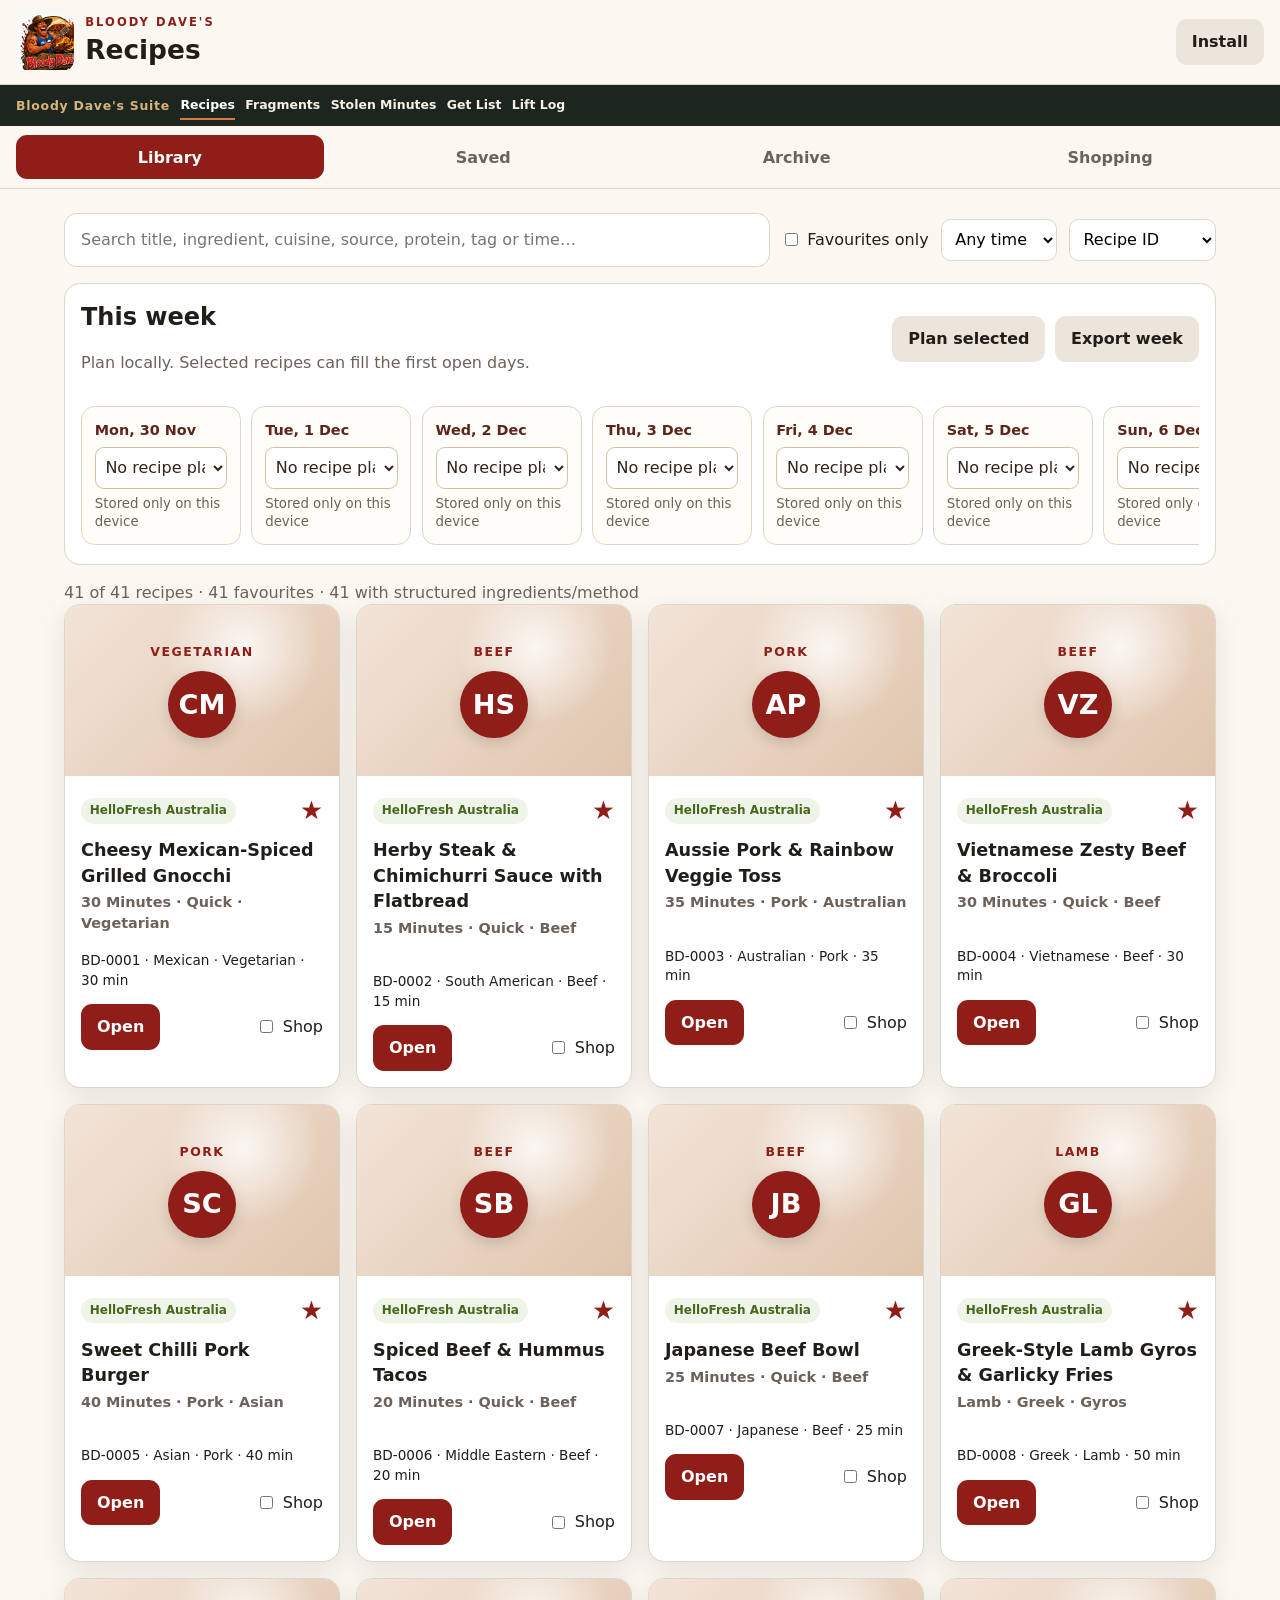
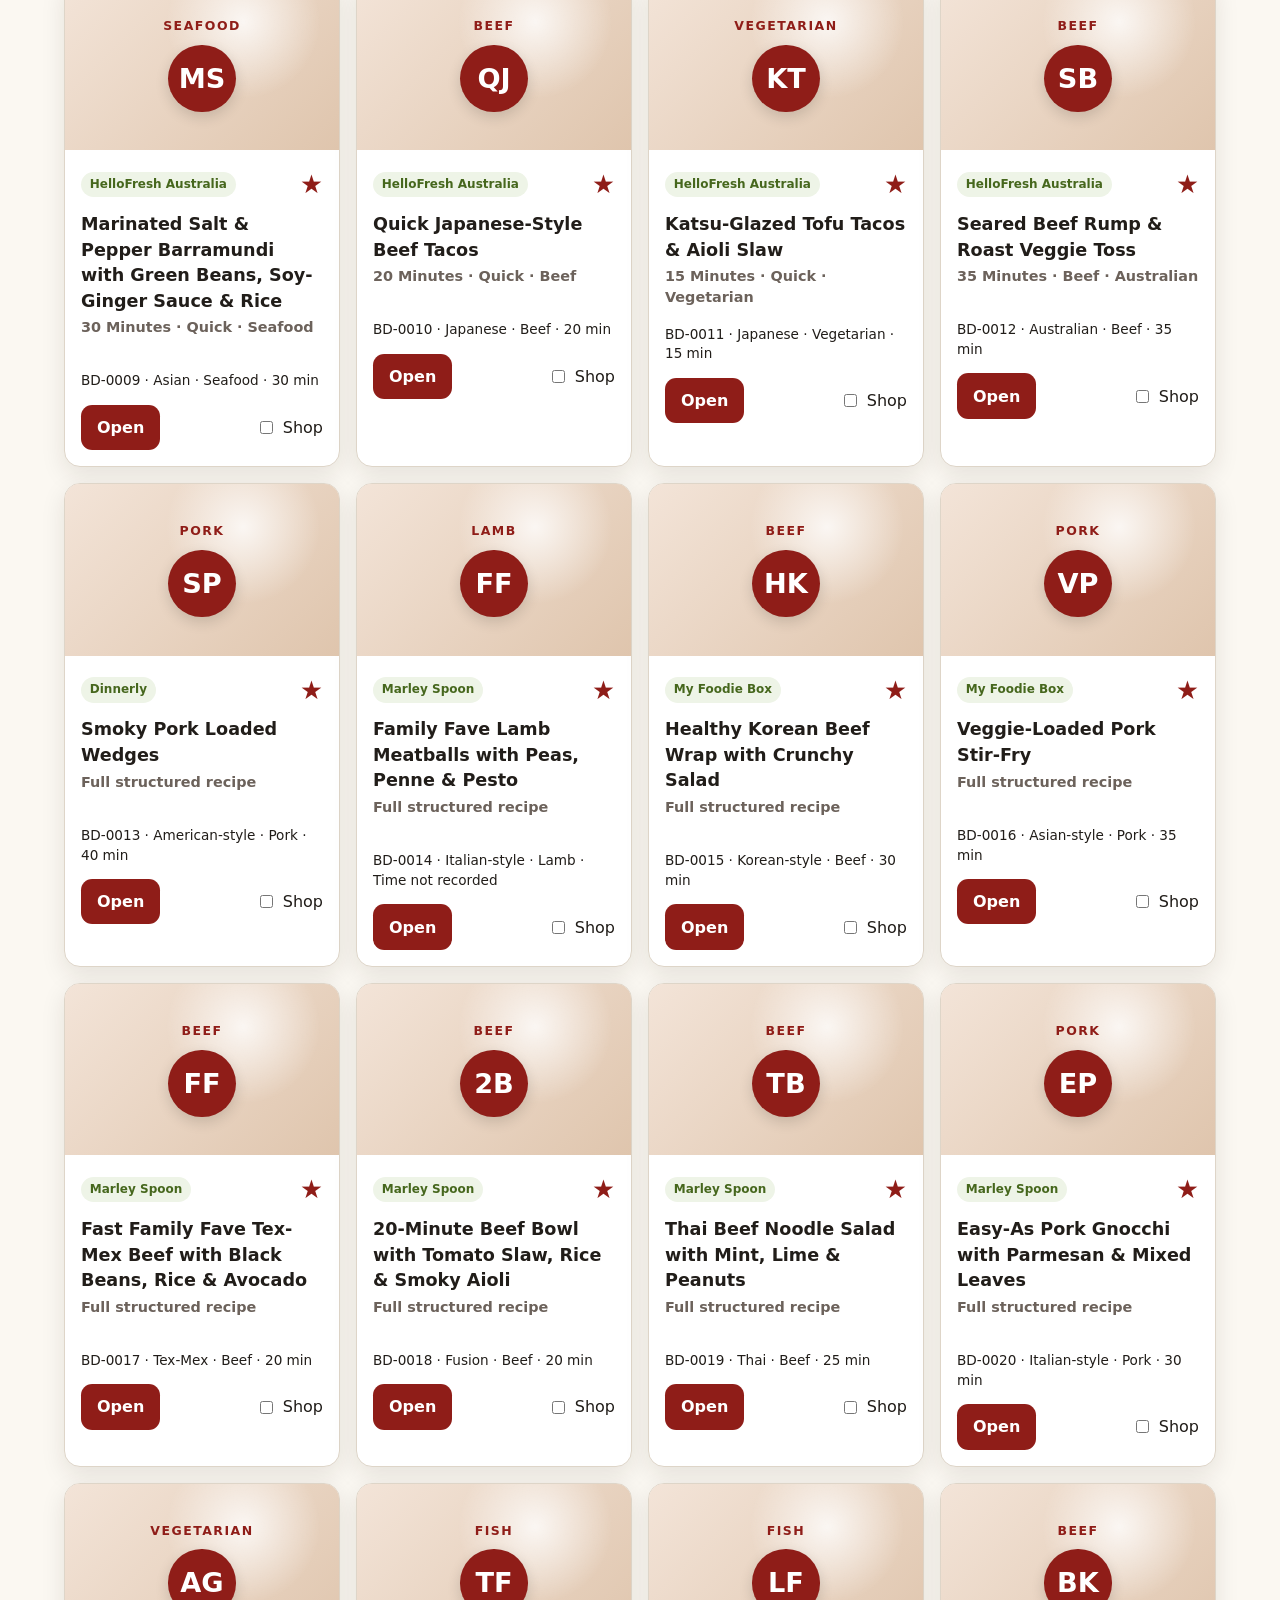
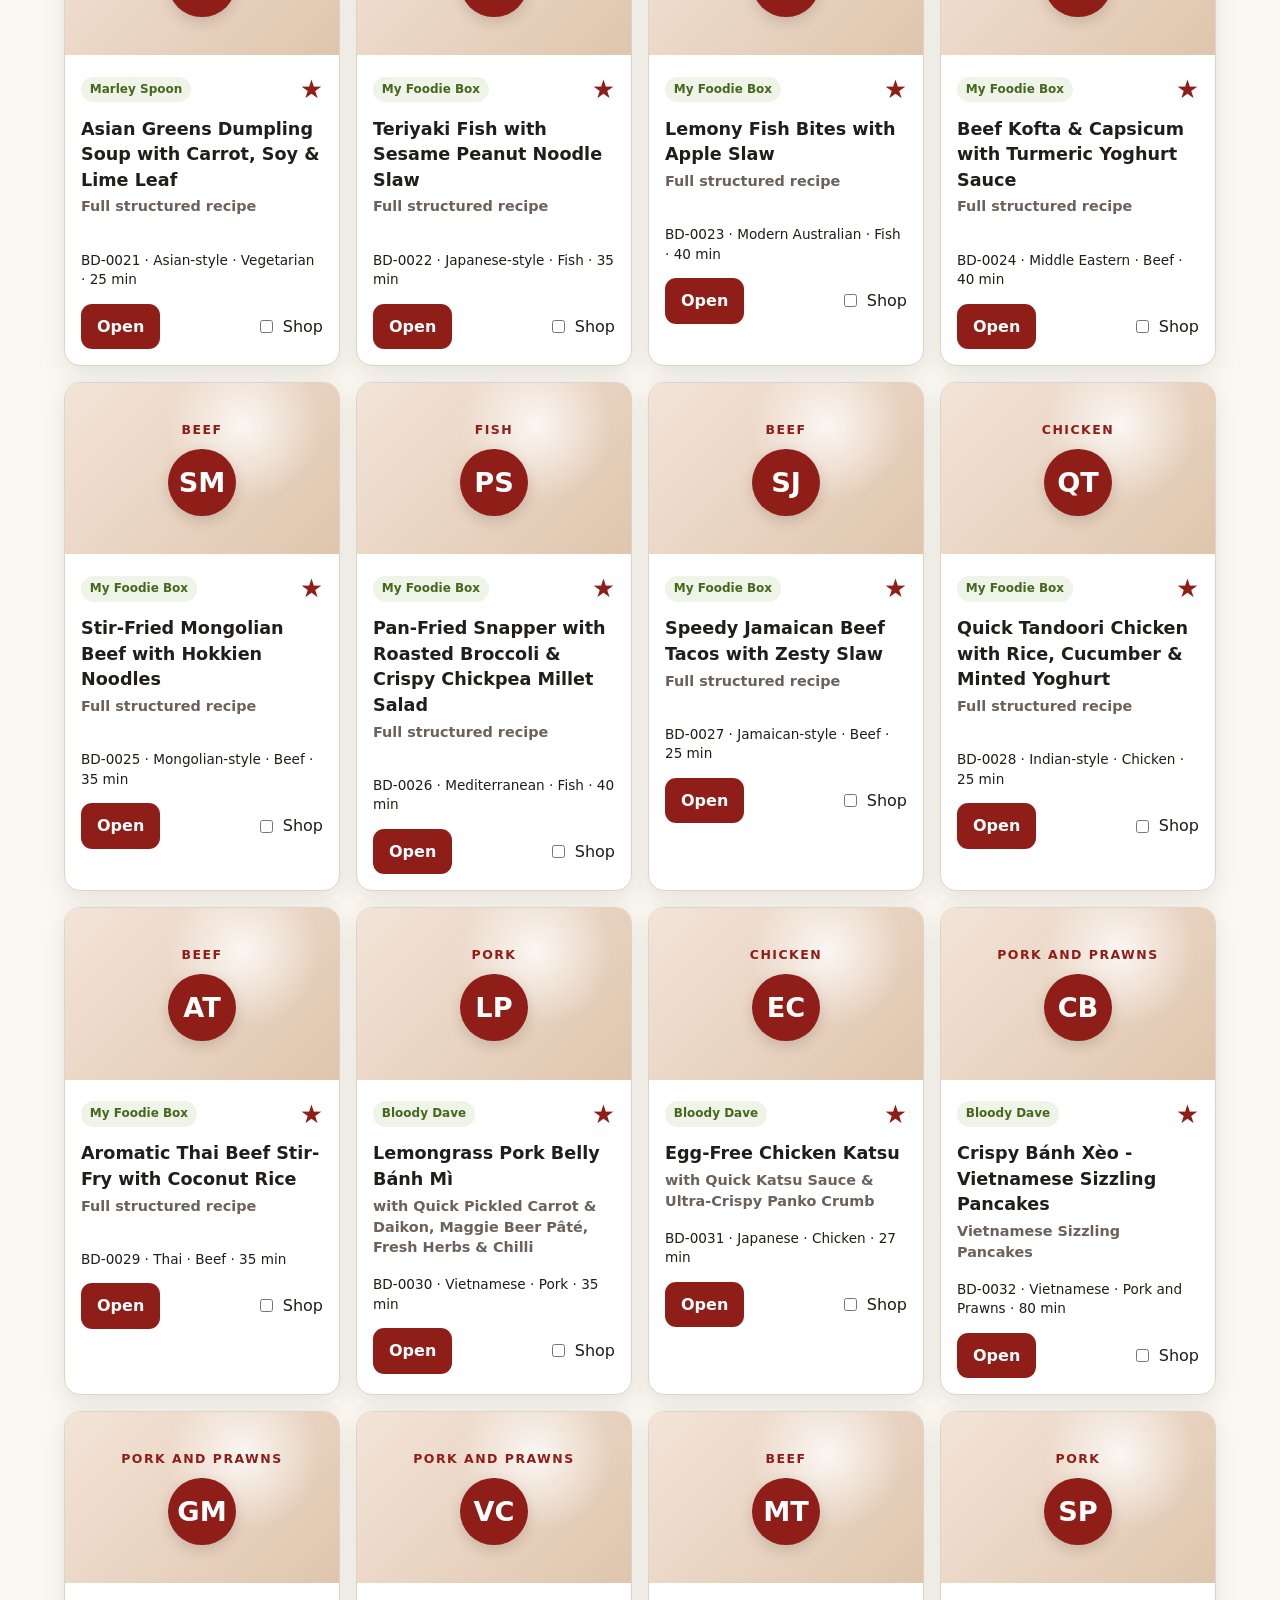
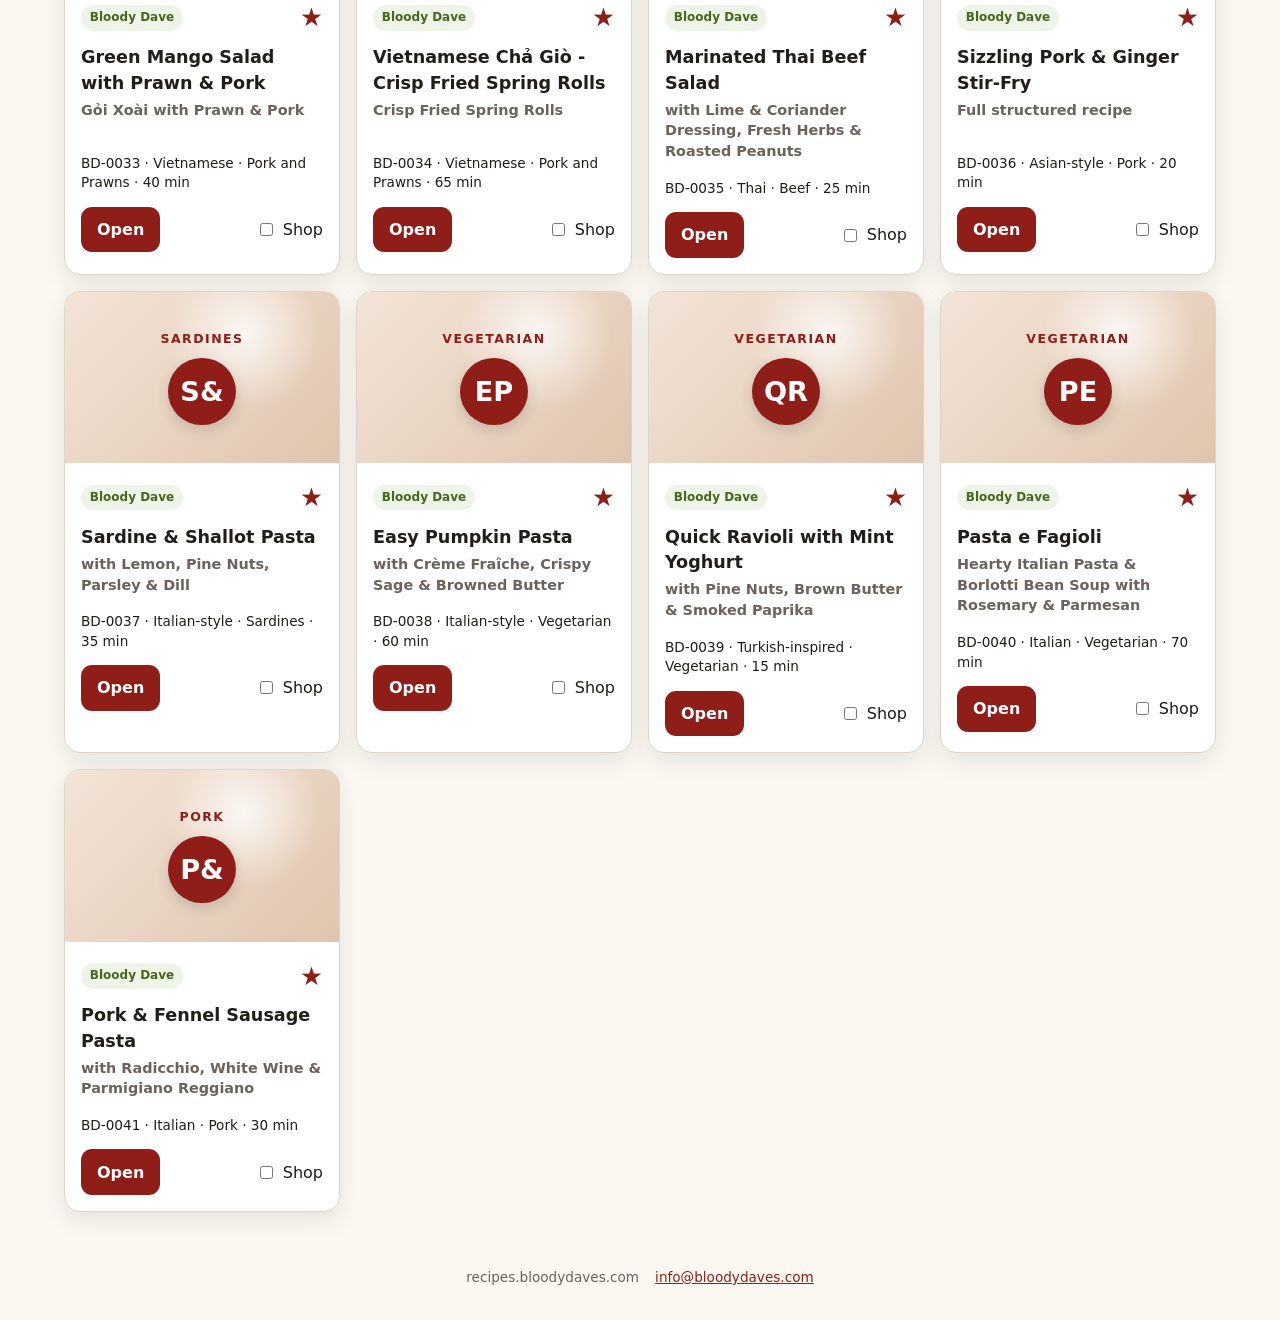
==== index.html @ c4f70be6 "Fix recipe hero images and the image rendering pipeline. Replace the BD-0012 cartoon recipe-card scr" ====
<!doctype html>
<html lang="en-AU">
<head>
  <meta charset="utf-8">
  <meta name="viewport" content="width=device-width,initial-scale=1,viewport-fit=cover">
  <meta name="theme-color" content="#8f1d18">
  <meta name="description" content="Bloody Dave's installable offline recipe library and combined shopping list">
  <meta name="apple-mobile-web-app-capable" content="yes">
  <meta name="apple-mobile-web-app-status-bar-style" content="default">
  <meta name="apple-mobile-web-app-title" content="Bloody Dave's">
  <link rel="manifest" href="manifest.webmanifest">
  <link rel="icon" href="assets/icons/icon-192.png" type="image/png">
  <link rel="apple-touch-icon" href="assets/icons/icon-192.png">
  <link rel="stylesheet" href="styles.css?v=recipes-10">
  <title>Bloody Dave's Recipes</title>
</head>
<body>
<header class="app-header">
  <button id="backBtn" class="icon-button hidden" aria-label="Back to recipes">←</button>
  <div class="brand-lockup">
    <img class="brand-logo" src="assets/bloody_dave_logo.png" alt="Bloody Dave's">
    <div class="brand-block">
      <p class="eyebrow">BLOODY DAVE'S</p>
      <h1>Recipes</h1>
    </div>
  </div>
  <button id="installBtn" class="secondary">Install</button>
</header>
<nav class="suite-directory" aria-label="Bloody Dave's Suite"><span>Bloody Dave's Suite</span><a class="current" href="#">Recipes</a><a href="https://fragments.hope-johnstone.com">Fragments</a><a href="https://timer.bloodydaves.com">Stolen Minutes</a><a href="https://list.bloodydaves.com">Get List</a><a href="https://lift.bloodydaves.com">Lift Log</a></nav>
  <nav id="mainTabs" class="tabs" aria-label="Main sections">
    <button data-view="library" class="active">Library</button>
    <button data-view="saved">Saved</button>
    <button data-view="archive" id="archiveTab">Archive</button>
    <button data-view="shopping">Shopping <span id="shoppingCount"></span></button>
  </nav>
<main>
  <section id="libraryView" class="view active">
    <div class="toolbar">
      <input id="librarySearch" type="search" placeholder="Search title, ingredient, cuisine, source, protein, tag or time…" autocomplete="off">
      <div class="toolbar-row">
        <label class="check-label"><input id="favouritesOnly" type="checkbox"> Favourites only</label>
        <select id="timeFilter" aria-label="Maximum total cooking time">
          <option value="">Any time</option>
          <option value="20">≤ 20 min</option>
          <option value="30">≤ 30 min</option>
          <option value="45">≤ 45 min</option>
          <option value="60">≤ 60 min</option>
          <option value="90">≤ 90 min</option>
        </select>
        <select id="sortOrder" aria-label="Sort recipes">
          <option value="id">Recipe ID</option>
          <option value="title">Title</option>
          <option value="time">Cooking time</option>
          <option value="source">Source</option>
        </select>
      </div>
    </div>
    <div id="dataWarning" class="warning hidden"></div>
    <section class="panel meal-plan" aria-labelledby="mealPlanTitle"><div class="panel-heading"><div><h2 id="mealPlanTitle">This week</h2><p class="subtle">Plan locally. Selected recipes can fill the first open days.</p></div><div class="button-row"><button id="addSelectedToWeek" class="secondary">Plan selected</button><button id="exportWeek" class="secondary">Export week</button></div></div><p id="weekPlanStatus" class="status" aria-live="polite"></p><div id="weekPlan" class="week-plan-grid"></div></section>
    <div id="libraryStatus" class="status" aria-live="polite"></div>
    <div id="libraryGrid" class="recipe-grid"></div>
  </section>

  <section id="archiveView" class="view">
    <div class="toolbar">
      <input id="archiveSearch" type="search" placeholder="Search optional offline archive…" autocomplete="off">
    </div>
    <div id="archiveStatus" class="status" aria-live="polite"></div>
    <div id="archiveActions" class="panel archive-actions hidden">
      <div><strong><span id="archiveSelectionCount">0</span> selected for promotion</strong><br><small>Promotions are stored on this device and exported for permanent addition to recipes.json.</small></div>
      <div class="button-row"><button id="promoteSelected">Promote selected</button><button id="clearArchiveSelection" class="secondary">Clear</button></div>
    </div>
    <div id="archiveGrid" class="recipe-grid"></div>
  </section>

  <section id="savedView" class="view">
    <section class="panel saved-recipes-panel" aria-labelledby="savedRecipeFormTitle">
      <div class="panel-heading"><div><h2 id="savedRecipeFormTitle">Keep a recipe link</h2><p class="subtle">Links, tags and notes you want close at hand. They stay on this device.</p></div></div>
      <form id="savedRecipeForm" class="saved-recipe-form"><input id="savedRecipeId" type="hidden"><label>Recipe name<input id="savedRecipeTitle" required maxlength="160" placeholder="What is it called?"></label><label>Source link<input id="savedRecipeUrl" type="url" maxlength="1000" placeholder="https://..."></label><label>Tags<input id="savedRecipeTags" maxlength="400" placeholder="For example: weeknight, pasta"></label><label class="saved-recipe-notes-field">Notes<textarea id="savedRecipeNotes" rows="4" maxlength="4000" placeholder="What caught your eye, or what would you change?"></textarea></label><div class="button-row"><button>Keep recipe</button><button id="cancelSavedRecipe" class="secondary" type="button">Clear</button></div></form>
    </section>
    <div class="toolbar saved-recipes-toolbar"><input id="savedRecipeSearch" type="search" placeholder="Search saved recipe links, tags or notes…" autocomplete="off"><div class="toolbar-row"><button id="exportSavedRecipes" class="secondary" type="button">Export saved recipes</button><label class="import-file secondary">Import Pocket Cookbook<input id="importSavedRecipes" type="file" accept="application/json,.json"></label></div></div>
    <p id="savedRecipeStatus" class="status" aria-live="polite"></p>
    <section id="savedRecipeGrid" class="recipe-grid" aria-label="Saved recipes"></section>
  </section>

  <section id="shoppingView" class="view">
    <div class="panel">
      <div class="panel-heading">
        <div><h2>Combined shopping list</h2><p class="subtle">Every item can be marked Have or Need. Pantry items default to Have but can be switched to Need.</p></div>
        <button id="clearSelection" class="secondary">Clear recipes</button>
      </div>
      <div id="selectedRecipes"></div>
      <div class="shopping-actions">
        <button id="printNeed">Print Need list</button>
        <button id="exportNeed" class="secondary">Export text</button>
        <button id="exportGetListTransfer" class="secondary">Send to Get List</button>
        <button id="resetStatuses" class="secondary">Reset Have/Need</button>
      </div>
    </div>
    <div class="shopping-columns">
      <section><h3>Need</h3><div id="needList"></div></section>
      <section><h3>Have</h3><div id="haveList"></div></section>
      <section><h3>Pantry</h3><div id="pantryList"></div></section>
    </div>
  </section>

  <section id="detailView" class="view detail-view">
    <article id="recipeDetail"></article>
  </section>
</main>
<footer class="app-footer"><span>recipes.bloodydaves.com</span><a href="mailto:info@bloodydaves.com">info@bloodydaves.com</a></footer>

<dialog id="installDialog">
  <form method="dialog">
    <div class="dialog-heading"><h2>Install Bloody Dave's Recipes</h2><button class="icon-button" value="close" aria-label="Close">×</button></div>
    <div id="installInstructions"></div>
    <button value="close">Done</button>
  </form>
</dialog>

<template id="recipeCardTemplate">
  <article class="recipe-card">
    <button class="card-open-area open" aria-label="Open recipe">
      <div class="card-image-wrap">
        <img class="card-image hidden" alt="" loading="lazy">
        <div class="card-placeholder"><span class="placeholder-protein"></span><strong class="placeholder-mark"></strong></div>
      </div>
    </button>
    <div class="card-body">
      <div class="card-topline"><span class="pill source"></span><button class="favourite" aria-label="Toggle favourite">☆</button></div>
      <button class="text-open open"><h2 class="title"></h2><p class="subtitle"></p></button>
      <p class="meta"></p>
      <div class="card-actions"><button class="open">Open</button><label class="check-label"><input type="checkbox" class="select-recipe"> Shop</label></div>
    </div>
  </article>
</template>
<script type="module" src="app.js?v=recipes-10"></script>
</body>
</html>
---- styles.css ----
:root{
  --hj-space-1:.35rem;--hj-space-2:.7rem;--hj-space-3:1.1rem;--hj-radius:.85rem;--hj-shadow:0 16px 38px rgba(39,51,29,.09);--hj-status-local:#6b5a2e;--hj-status-uploading:#3d5a7a;--hj-status-synced:#2f5a3a;--hj-status-retry:#7a3d2f;--hj-status-error:#9d321d;
  --red:#8f1d18;--red2:#b52a21;--green:#668f2f;--green-dark:#46671d;
  --ink:#211d19;--muted:#6c625b;--paper:#fbf8f2;--line:#ded5c8;--white:#fff;
  --warn:#fff4d6;--warn-line:#d49b13;--soft:#f2ece4;--shadow:0 8px 24px rgba(42,28,18,.10)
}
*{box-sizing:border-box}
html{scroll-behavior:smooth}
body{margin:0;font:16px/1.45 system-ui,-apple-system,BlinkMacSystemFont,"Segoe UI",sans-serif;color:var(--ink);background:var(--paper)}
button,input,select{font:inherit}
button{border:0;border-radius:.7rem;background:var(--red);color:#fff;padding:.7rem 1rem;font-weight:750;cursor:pointer}
button:hover{filter:brightness(.96)}
button:focus-visible,input:focus-visible,select:focus-visible{outline:3px solid rgba(143,29,24,.25);outline-offset:2px}
.secondary{background:#ece5dc;color:var(--ink)}
.icon-button{background:transparent;color:var(--ink);font-size:1.5rem;padding:.4rem .8rem;margin-right:.35rem}
.hidden{display:none!important}
.subtle,.status,small{color:var(--muted)}
.hj-status{display:inline-block;padding:.18rem .55rem;border-radius:99px;font-size:.78rem;font-weight:850}
.hj-status.local{background:#f3ebd2;color:var(--hj-status-local)}
.hj-status.synced{background:#eef4e7;color:var(--green-dark)}
.hj-status.retry{background:#fee2d6;color:var(--hj-status-retry)}
.hj-loading,.hj-offline{color:var(--muted);font-size:.9rem}
.hj-error{color:var(--red);font-weight:750}
.hj-confirm{font-weight:850}
.app-header{position:sticky;top:0;z-index:10;display:flex;align-items:center;justify-content:space-between;min-height:72px;padding:.8rem max(1rem,env(safe-area-inset-left));background:rgba(251,248,242,.96);border-bottom:1px solid var(--line);backdrop-filter:blur(10px)}
.brand-lockup{display:flex;align-items:center;gap:.7rem;flex:1;min-width:0}.brand-logo{width:58px;height:58px;object-fit:contain;flex:0 0 auto;border-radius:.7rem}.brand-block{min-width:0}
h1{margin:0;font-size:1.65rem}.eyebrow{margin:0;color:var(--red);font-size:.72rem;font-weight:900;letter-spacing:.18em}
.tabs{position:sticky;top:72px;z-index:9;display:grid;grid-template-columns:repeat(3,1fr);gap:.35rem;padding:.55rem 1rem;background:var(--paper);border-bottom:1px solid var(--line)}
.tabs button{background:transparent;color:var(--muted);padding:.65rem .3rem}.tabs button.active{background:var(--red);color:#fff}
.view{display:none;padding:1rem;max-width:1200px;margin:auto}.view.active{display:block}
.toolbar{display:grid;gap:.7rem;margin-bottom:1rem}.toolbar input[type=search]{width:100%;padding:.9rem 1rem;border:1px solid var(--line);border-radius:.8rem;background:#fff}
.toolbar-row{display:flex;gap:.75rem;justify-content:flex-end;align-items:center;flex-wrap:wrap}.toolbar-row select{padding:.6rem;border:1px solid var(--line);border-radius:.6rem;background:#fff}.check-label{display:inline-flex;align-items:center;gap:.4rem;white-space:nowrap}
.warning{padding:.8rem 1rem;margin:0 0 1rem;background:var(--warn);border-left:4px solid var(--warn-line);border-radius:.4rem}
.recipe-grid{display:grid;grid-template-columns:repeat(auto-fill,minmax(260px,1fr));gap:1rem}.recipe-card{overflow:hidden;border:1px solid var(--line);border-radius:1rem;background:#fff;box-shadow:var(--shadow)}
.card-open-area,.text-open{display:block;width:100%;padding:0;background:transparent;color:inherit;text-align:left;border-radius:0}.card-image-wrap{position:relative;aspect-ratio:16/10;background:linear-gradient(135deg,#f3e4d8,#e8d5c2);overflow:hidden}.card-image{display:block;width:100%;height:100%;object-fit:cover;object-position:var(--hero-focal,50% 50%)}.card-placeholder{position:absolute;inset:0;display:flex;flex-direction:column;align-items:center;justify-content:center;padding:1.1rem;text-align:center;background:radial-gradient(circle at 65% 25%,rgba(255,255,255,.8),transparent 35%),linear-gradient(135deg,#f3e4d8,#dfc5ad)}.placeholder-mark{display:grid;place-items:center;width:4.2rem;height:4.2rem;border-radius:50%;background:var(--red);color:#fff;font-size:1.7rem;box-shadow:0 5px 14px rgba(0,0,0,.14)}.placeholder-protein{margin-bottom:.6rem;color:var(--red);font-size:.78rem;font-weight:900;letter-spacing:.12em;text-transform:uppercase}
.card-body{padding:1rem}.card-topline{display:flex;justify-content:space-between;align-items:center;gap:.5rem}.pill{display:inline-block;max-width:80%;overflow:hidden;text-overflow:ellipsis;white-space:nowrap;padding:.25rem .55rem;border-radius:999px;background:#eef4e7;color:var(--green-dark);font-size:.75rem;font-weight:800}.favourite{background:transparent;color:var(--red);padding:0;font-size:1.6rem}.favourite.on{color:var(--red)}.title{font-size:1.1rem;margin:.55rem 0 .2rem}.subtitle{color:var(--muted);font-size:.9rem;min-height:2.6em;margin:.2rem 0}.meta{font-size:.85rem}.card-actions{display:flex;justify-content:space-between;align-items:center;margin-top:.8rem}
.panel{background:#fff;border:1px solid var(--line);border-radius:1rem;padding:1rem}.panel-heading{display:flex;justify-content:space-between;gap:1rem;align-items:flex-start}.panel-heading h2{margin:0}.shopping-actions,.button-row{display:flex;gap:.6rem;flex-wrap:wrap;margin-top:1rem}.shopping-columns{display:grid;gap:1rem;margin-top:1rem}.shopping-columns section{background:#fff;border:1px solid var(--line);border-radius:1rem;padding:1rem}.shopping-item{display:grid;grid-template-columns:1fr auto;gap:.65rem;align-items:start;padding:.65rem 0;border-bottom:1px solid #eee}.shopping-item:last-child{border-bottom:0}.shopping-item-main b{display:block}.status-toggle{display:inline-flex;border:1px solid var(--line);border-radius:.55rem;overflow:hidden}.status-toggle button{min-width:3.8rem;padding:.4rem .55rem;border-radius:0;background:#f4efe9;color:var(--muted);font-size:.78rem}.status-toggle button.active.need{background:var(--red);color:#fff}.status-toggle button.active.have{background:var(--green);color:#fff}.pantry-tag{display:inline-block;margin-left:.35rem;padding:.08rem .35rem;border-radius:999px;background:#f7e6b7;color:#6b4d00;font-size:.7rem;font-weight:800}.selected-chip{display:inline-flex;gap:.35rem;margin:.25rem;padding:.35rem .6rem;border-radius:999px;background:var(--soft)}
.archive-actions{display:flex;justify-content:space-between;align-items:center;gap:1rem;margin-bottom:1rem}.archive-actions .button-row{margin-top:0}
.detail-view{padding-top:0}.detail-view article{overflow:hidden;background:#fff;border:1px solid var(--line);border-radius:1rem;box-shadow:var(--shadow)}.detail-hero{display:block;width:100%;max-height:470px;aspect-ratio:16/10;object-fit:cover;object-position:var(--hero-focal,50% 50%);background:#eee}.detail-hero-placeholder{display:flex;align-items:center;justify-content:center;min-height:240px;padding:2rem;background:radial-gradient(circle at 65% 25%,rgba(255,255,255,.8),transparent 35%),linear-gradient(135deg,#f3e4d8,#dfc5ad);text-align:center}.detail-hero-placeholder span{display:block;color:var(--red);font-weight:900;letter-spacing:.12em;text-transform:uppercase}.detail-hero-placeholder strong{display:block;margin-top:.5rem;font-size:clamp(1.5rem,5vw,3rem)}.detail-body{padding:1.2rem}.detail-title-row{display:flex;gap:1rem;align-items:flex-start;justify-content:space-between}.detail-title-row h2{font-size:clamp(1.6rem,4vw,2.5rem);margin:.5rem 0 .25rem}.detail-favourite{white-space:nowrap;background:var(--soft);color:var(--red)}.detail-meta{display:flex;gap:.6rem;flex-wrap:wrap;margin:1rem 0}.detail-meta>*{padding:.4rem .6rem;background:#f7f3ed;border-radius:.45rem}.tag-row{display:flex;gap:.4rem;flex-wrap:wrap;margin:.7rem 0}.tag{padding:.2rem .45rem;border-radius:999px;background:#f3eee7;color:var(--muted);font-size:.75rem}.detail-grid{display:grid;gap:1.5rem}.ingredient-columns{display:grid;gap:1rem}.ingredients{padding-left:1.25rem}.ingredients li{margin-bottom:.45rem}.ingredients li span{font-weight:700}.method li{margin-bottom:.9rem}.archive-note,.data-note{padding:.8rem;background:#fff6df;border-left:4px solid #e2a536;margin:1rem 0}.markdown-reference{border-top:1px solid var(--line);margin-top:1.5rem;padding-top:1rem}.markdown-reference code{background:#f1ece5;padding:.1rem .3rem;border-radius:.25rem}.markdown-reference h2,.markdown-reference h3,.markdown-reference h4,.markdown-reference h5{margin-top:1.25rem}.markdown-reference p{overflow-wrap:anywhere}.source-image-reference{padding:.65rem .8rem;background:#f7f3ed;border-left:3px solid var(--line)}.empty{color:var(--muted);font-style:italic}a{color:var(--red)}
.app-footer{display:flex;justify-content:center;gap:1rem;flex-wrap:wrap;padding:2rem 1rem calc(2rem + env(safe-area-inset-bottom));color:var(--muted);font-size:.85rem}.app-footer a{color:var(--red)}
dialog{width:min(560px,calc(100% - 2rem));border:0;border-radius:1rem;box-shadow:0 24px 80px rgba(0,0,0,.28);padding:0}dialog::backdrop{background:rgba(25,18,13,.55)}dialog form{padding:1.25rem}.dialog-heading{display:flex;justify-content:space-between;align-items:start}.dialog-heading h2{margin-top:0}
@media(min-width:760px){.shopping-columns{grid-template-columns:repeat(3,1fr)}.view{padding:1.5rem}.toolbar{grid-template-columns:1fr auto;align-items:center}.detail-grid{grid-template-columns:minmax(260px,.8fr) minmax(380px,1.2fr)}.ingredient-columns{grid-template-columns:1fr 1fr}}
@media(max-width:650px){.app-header{min-height:68px;padding-top:.45rem;padding-bottom:.45rem}.brand-lockup{gap:.5rem}.brand-logo{width:50px;height:50px}.brand-block h1{font-size:1.35rem}.brand-block .eyebrow{font-size:.62rem;letter-spacing:.14em}.tabs{top:68px}.panel-heading,.detail-title-row,.archive-actions{align-items:stretch;flex-direction:column}.detail-favourite{align-self:flex-start}.shopping-actions{flex-direction:column}.subtitle{min-height:0}.toolbar-row{justify-content:stretch}.toolbar-row select{flex:1;min-width:130px}.archive-actions .button-row{margin-top:.5rem}.shopping-item{grid-template-columns:1fr}.status-toggle{justify-self:start}.detail-hero{max-height:280px}}
@media print{
  .app-header,.tabs,.toolbar,.shopping-actions,#selectedRecipes,#dataWarning,.app-footer,.shopping-columns section:nth-child(2),.shopping-columns section:nth-child(3){display:none!important}
  body{background:#fff}.view{display:none!important}#shoppingView{display:block!important}.shopping-columns{display:block}.shopping-columns section{border:0;padding:0}.panel{border:0;padding:0}.panel-heading button,.panel-heading p{display:none}.shopping-item{display:block;font-size:12pt}.status-toggle,.shopping-item small{display:none}.pantry-tag{border:1px solid #999;background:#fff;color:#000}
}

/* Build 5: printable recipe cards */
.recipe-card-pdf-actions{display:flex;align-items:center;gap:.75rem;flex-wrap:wrap;margin:1rem 0 1.25rem}
.button-link{display:inline-block;border-radius:.7rem;background:var(--red);color:#fff!important;padding:.7rem 1rem;font-weight:750;text-decoration:none}
.button-link:hover{filter:brightness(.96)}

/* Build 6: canonical Bloody Dave branding */

/* Bloody Dave's public suite directory */
.suite-directory{position:sticky;top:72px;z-index:9;display:flex;gap:.65rem;align-items:center;overflow-x:auto;padding:.48rem 1rem;background:#1d251f;color:#f6f1e6;font-size:.78rem;white-space:nowrap;scrollbar-width:none}.suite-directory::-webkit-scrollbar{display:none}.suite-directory span{color:#d8b47a;font-weight:900;letter-spacing:.06em}.suite-directory a{color:#f6f1e6;text-decoration:none;font-weight:750;padding:.2rem 0;border-bottom:2px solid transparent}.suite-directory a:hover,.suite-directory a.current{border-color:#d87b36;color:#fff}.tabs{top:112px}@media(max-width:650px){.suite-directory{top:68px}.tabs{top:108px}}

/* Local weekly planning */
.meal-plan{margin:0 0 1rem}.week-plan-grid{display:grid;grid-template-columns:repeat(7,minmax(10rem,1fr));gap:.65rem;overflow-x:auto;padding-bottom:.2rem}.week-day{display:grid;gap:.4rem;min-width:10rem;padding:.8rem;border:1px solid var(--line);border-radius:.85rem;background:#fffdf7}.week-day strong{font-size:.9rem;color:#5d251d}.week-day select{width:100%;min-height:2.6rem;padding:.35rem;border:1px solid #cfbfa6;border-radius:.55rem;color:#32231b;background:#fff}.week-day small{line-height:1.35;min-height:2.5em}.detail-actions{display:flex;flex-wrap:wrap;gap:.5rem;justify-content:flex-end}@media(max-width:720px){.week-plan-grid{grid-template-columns:repeat(7,13rem)}.detail-actions{justify-content:flex-start}}

/* Saved recipes folded in from Pocket Cookbook */
.tabs{grid-template-columns:repeat(4,1fr)}
.saved-recipe-form{display:grid;gap:.75rem;margin-top:1rem}.saved-recipe-form label{display:grid;gap:.35rem;font-weight:700}.saved-recipe-form input,.saved-recipe-form textarea{width:100%;padding:.75rem;border:1px solid var(--line);border-radius:.7rem;background:#fff;color:var(--ink);font:inherit}.saved-recipe-form textarea{resize:vertical}.saved-recipe-notes-field{grid-column:1/-1}.saved-recipes-toolbar{margin-top:1rem}.import-file{position:relative;display:inline-flex;align-items:center;border:0;border-radius:.7rem;padding:.7rem 1rem;font-weight:750;cursor:pointer}.import-file input{position:absolute;inset:0;opacity:0;cursor:pointer}.saved-recipe-source{display:inline-block;margin:.2rem 0 .7rem;font-weight:750}.saved-recipe-notes{white-space:pre-wrap;overflow-wrap:anywhere;margin:.8rem 0}.saved-recipe-card .card-actions{justify-content:flex-start;gap:.6rem}.saved-recipe-card small{display:block;margin-top:.8rem}@media(min-width:760px){.saved-recipe-form{grid-template-columns:1fr 1fr}.saved-recipe-form .button-row{grid-column:1/-1}}
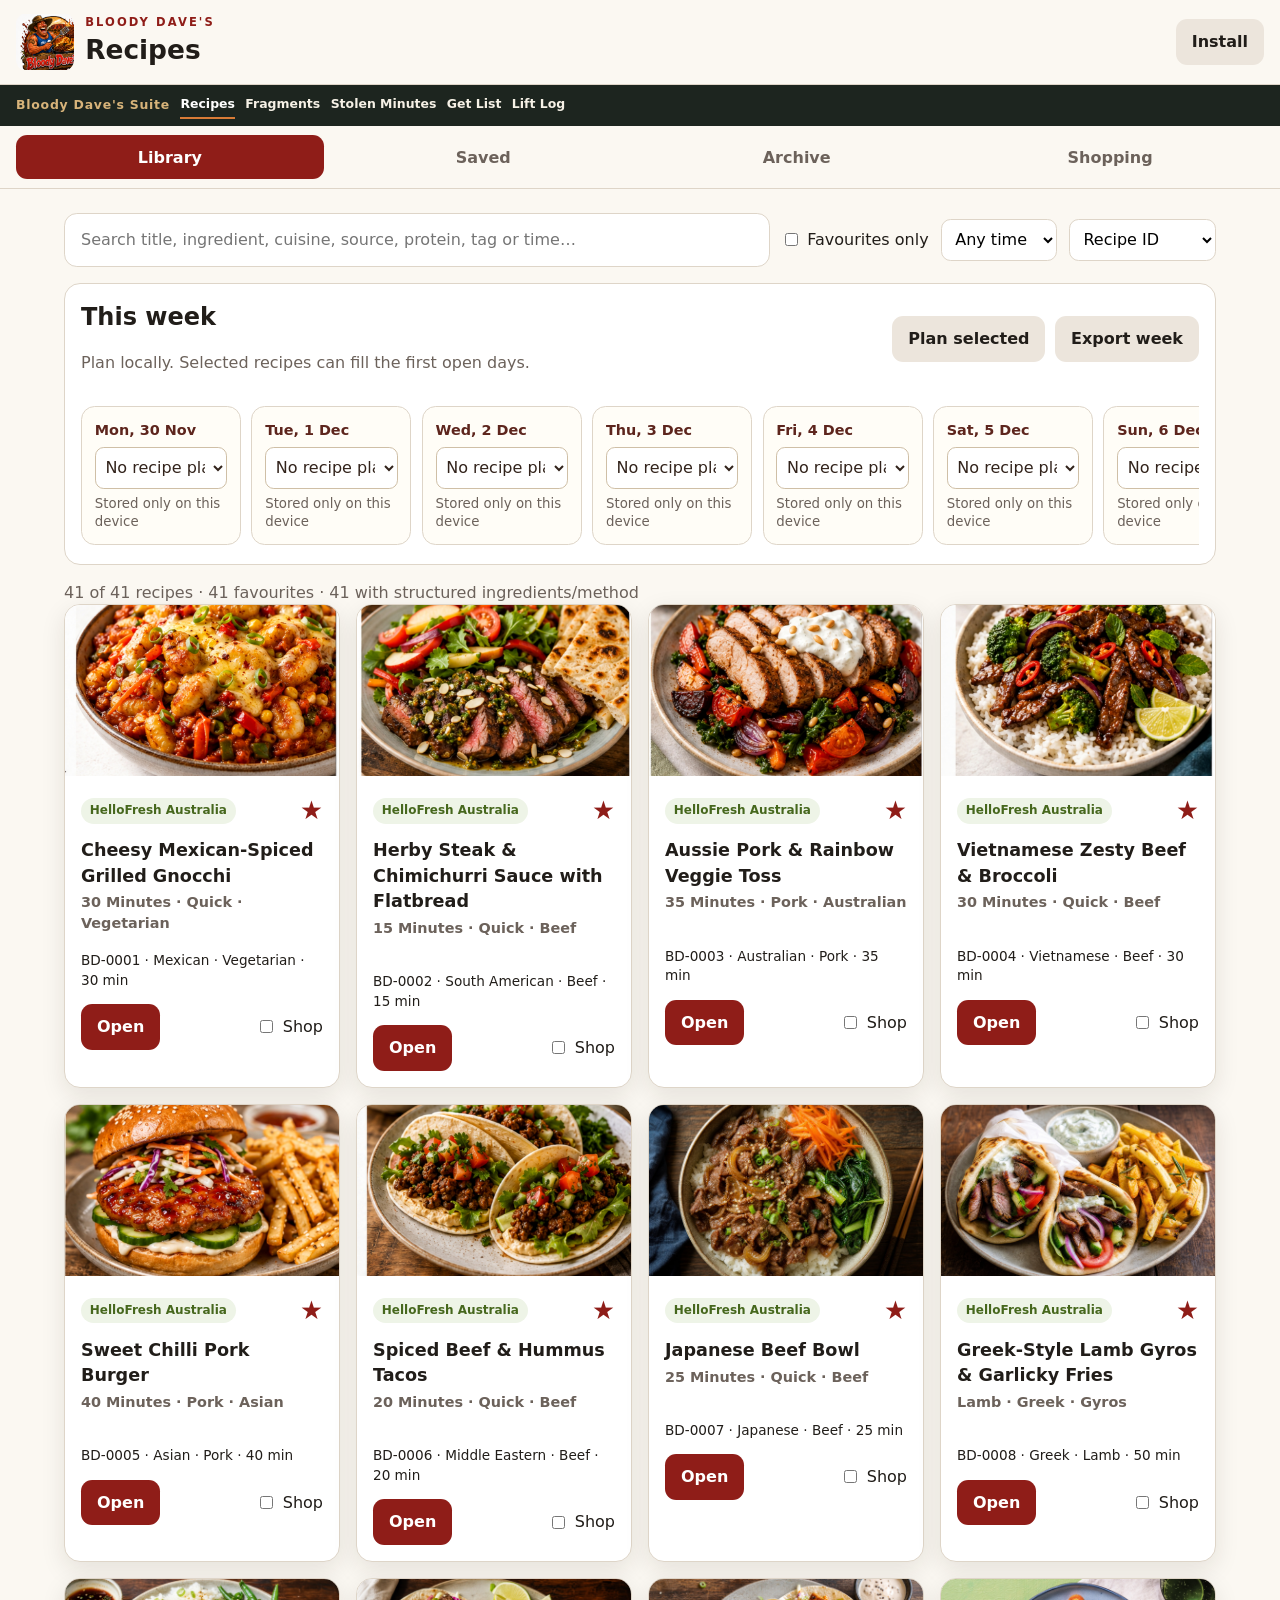
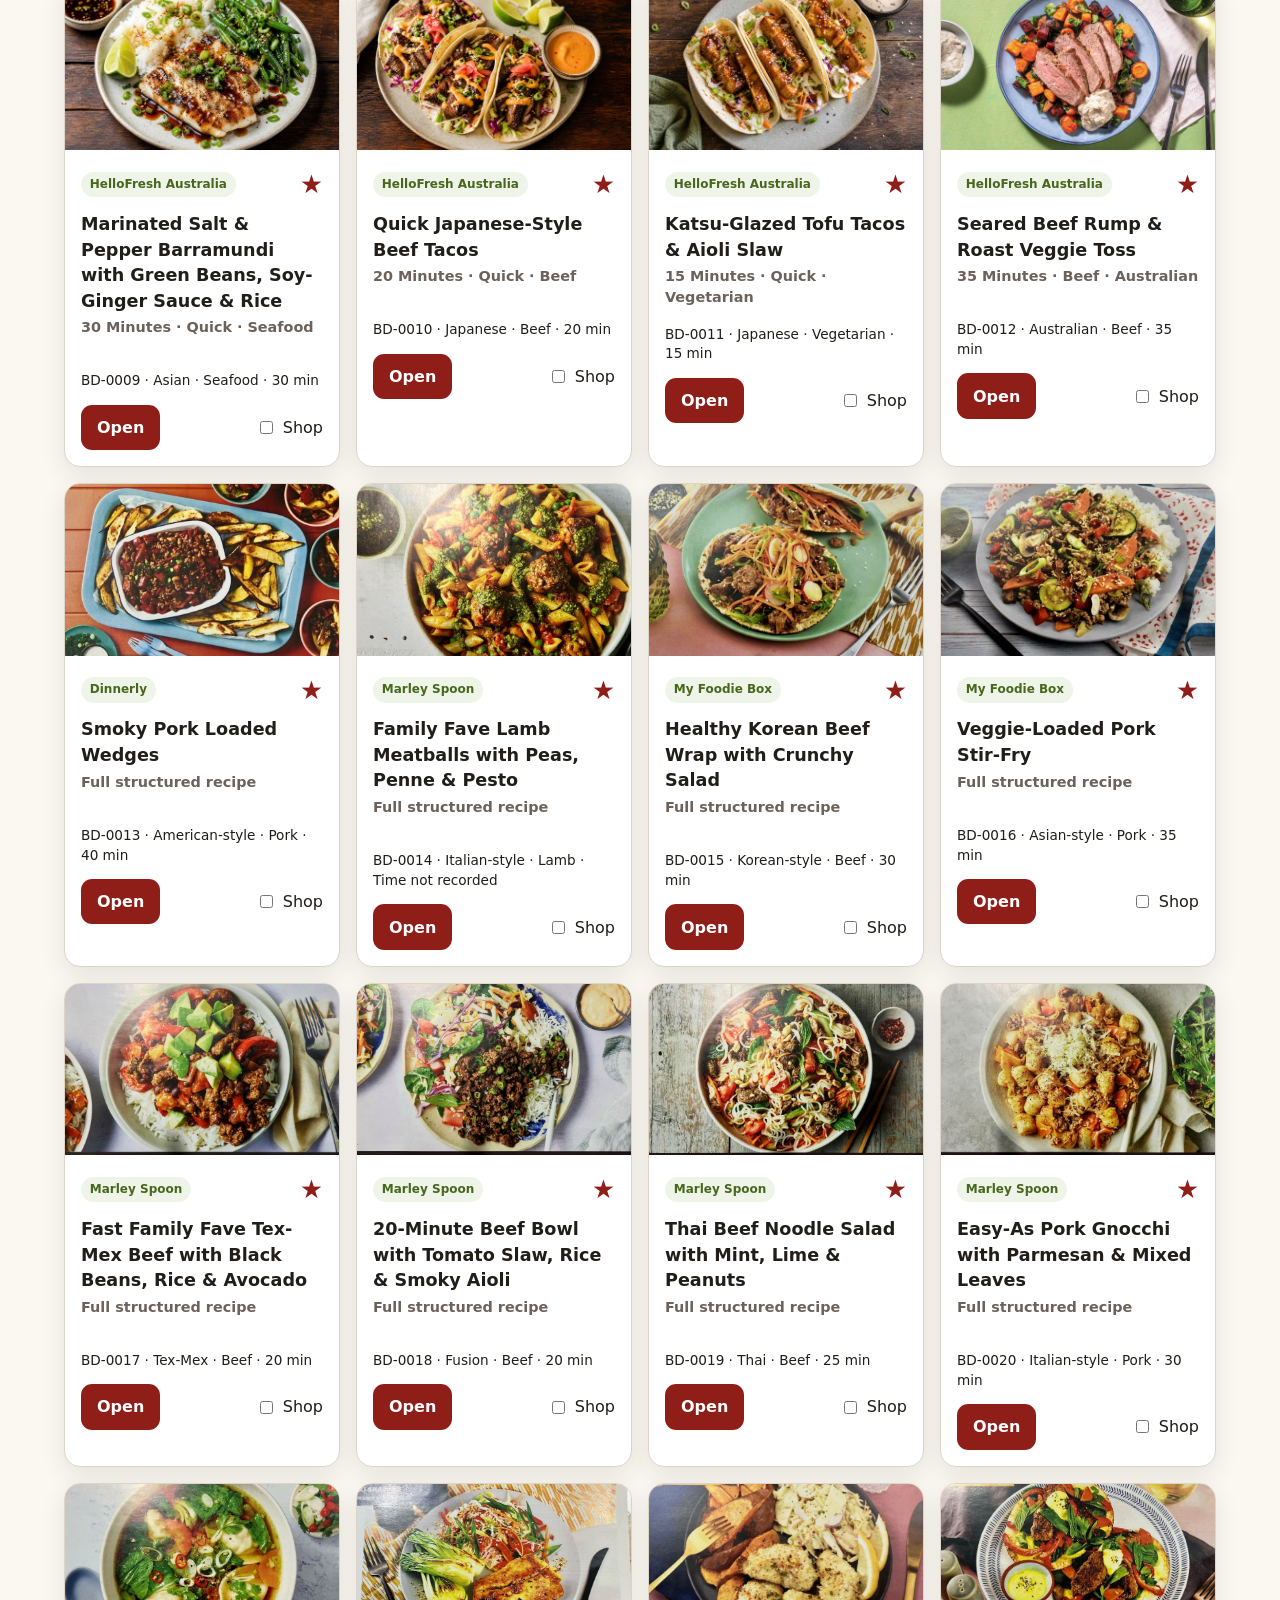
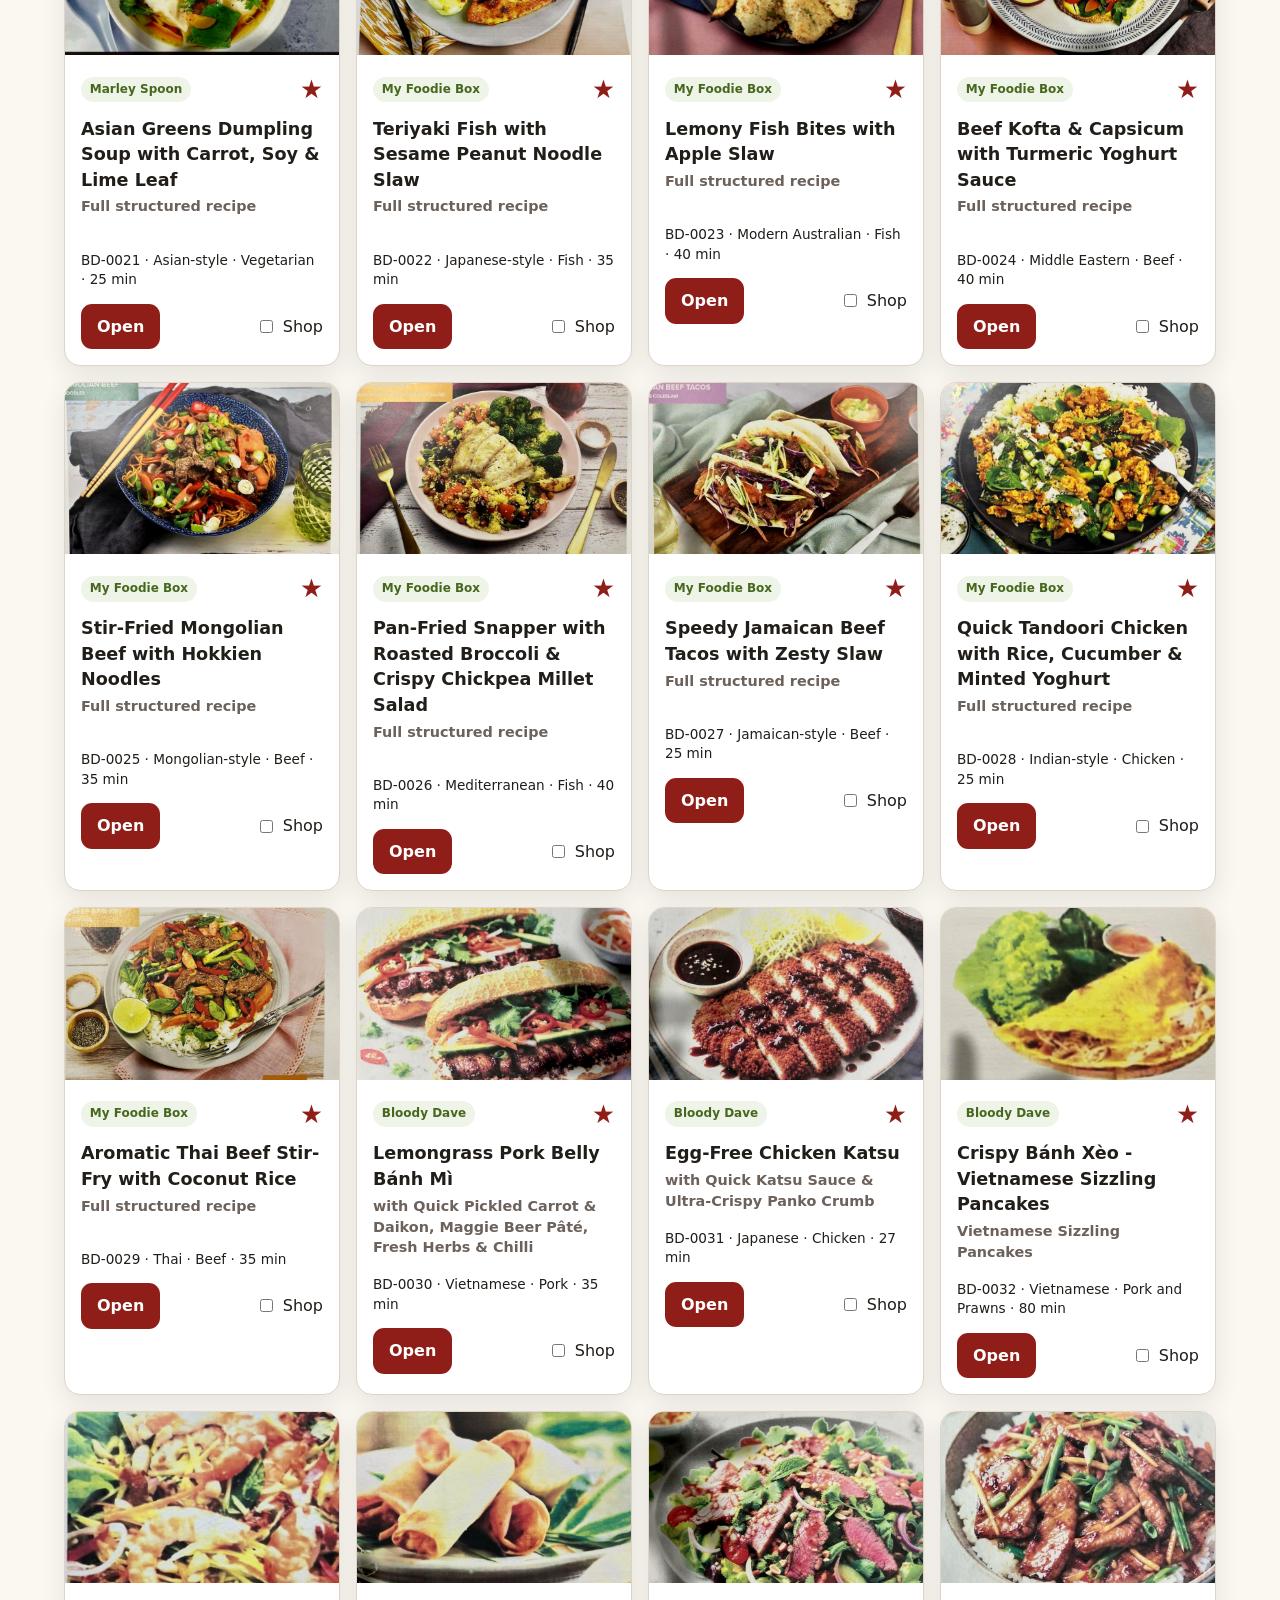
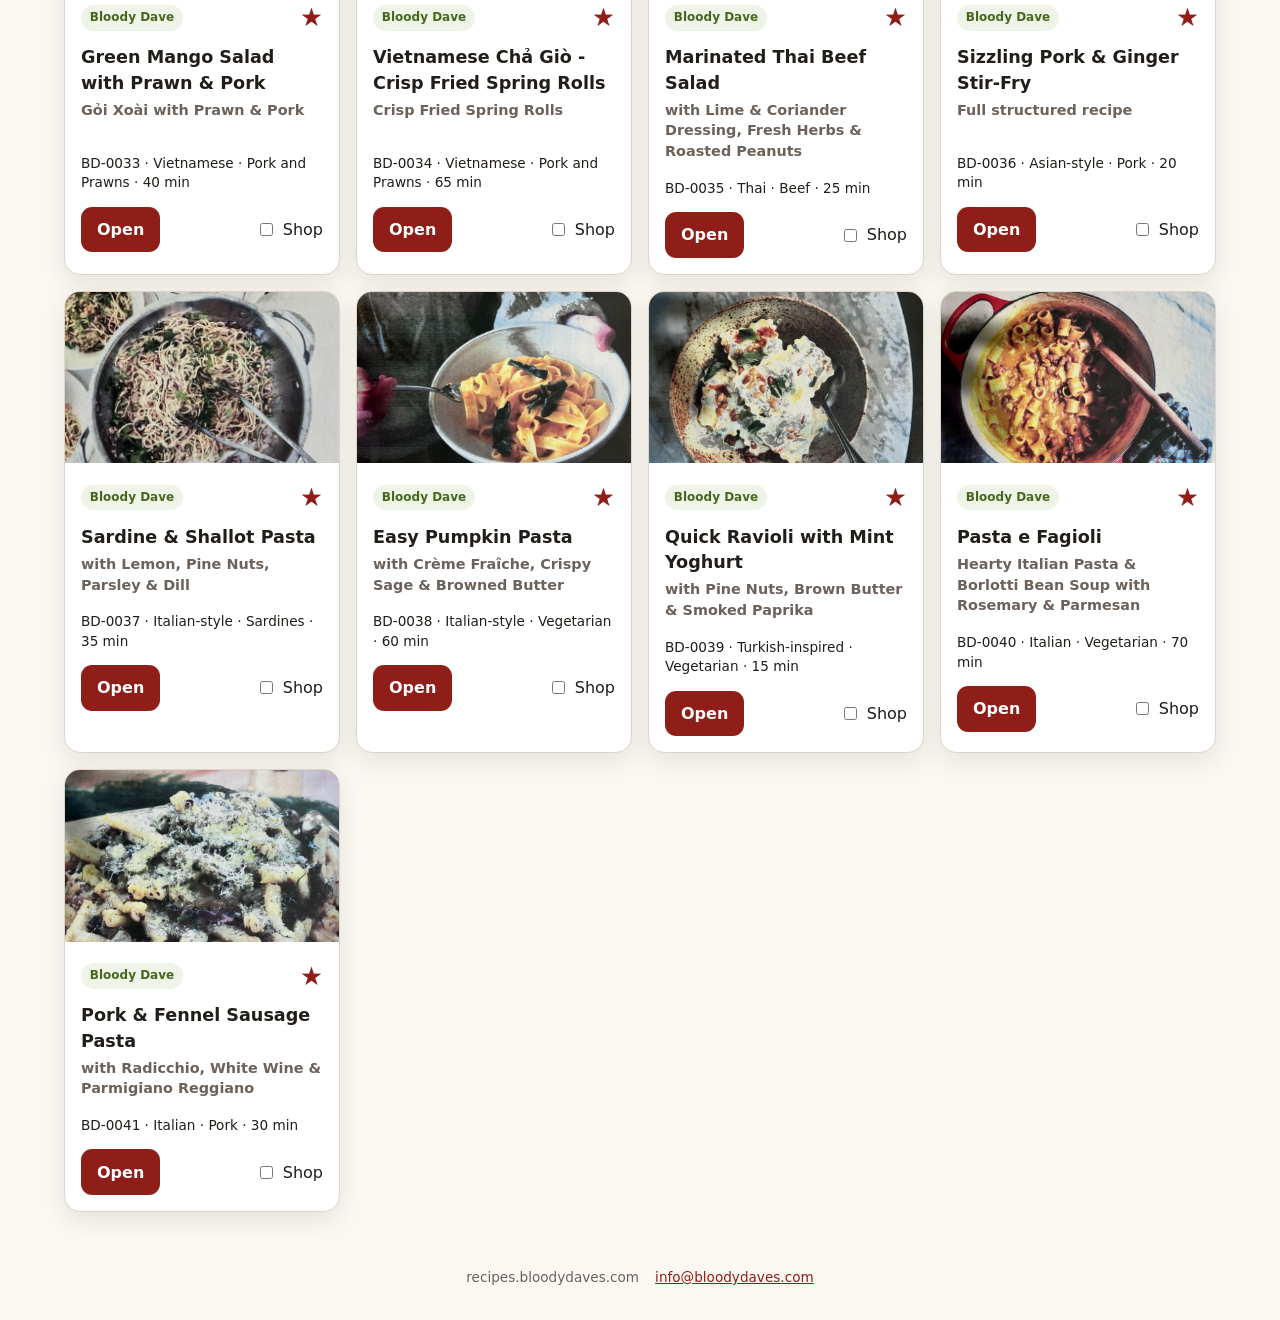
==== commit 42190439: "Fix library card photos stuck on placeholders. Keep lazy-loaded hero images in layout so they can lo" ====
--- a/index.html
+++ b/index.html
@@ -11,7 +11,7 @@
   <link rel="manifest" href="manifest.webmanifest">
   <link rel="icon" href="assets/icons/icon-192.png" type="image/png">
   <link rel="apple-touch-icon" href="assets/icons/icon-192.png">
-  <link rel="stylesheet" href="styles.css?v=recipes-10">
+  <link rel="stylesheet" href="styles.css?v=recipes-11">
   <title>Bloody Dave's Recipes</title>
 </head>
 <body>
@@ -134,6 +134,6 @@
     </div>
   </article>
 </template>
-<script type="module" src="app.js?v=recipes-10"></script>
+<script type="module" src="app.js?v=recipes-11"></script>
 </body>
 </html>
--- a/styles.css
+++ b/styles.css
@@ -32,7 +32,7 @@
 .toolbar-row{display:flex;gap:.75rem;justify-content:flex-end;align-items:center;flex-wrap:wrap}.toolbar-row select{padding:.6rem;border:1px solid var(--line);border-radius:.6rem;background:#fff}.check-label{display:inline-flex;align-items:center;gap:.4rem;white-space:nowrap}
 .warning{padding:.8rem 1rem;margin:0 0 1rem;background:var(--warn);border-left:4px solid var(--warn-line);border-radius:.4rem}
 .recipe-grid{display:grid;grid-template-columns:repeat(auto-fill,minmax(260px,1fr));gap:1rem}.recipe-card{overflow:hidden;border:1px solid var(--line);border-radius:1rem;background:#fff;box-shadow:var(--shadow)}
-.card-open-area,.text-open{display:block;width:100%;padding:0;background:transparent;color:inherit;text-align:left;border-radius:0}.card-image-wrap{position:relative;aspect-ratio:16/10;background:linear-gradient(135deg,#f3e4d8,#e8d5c2);overflow:hidden}.card-image{display:block;width:100%;height:100%;object-fit:cover;object-position:var(--hero-focal,50% 50%)}.card-placeholder{position:absolute;inset:0;display:flex;flex-direction:column;align-items:center;justify-content:center;padding:1.1rem;text-align:center;background:radial-gradient(circle at 65% 25%,rgba(255,255,255,.8),transparent 35%),linear-gradient(135deg,#f3e4d8,#dfc5ad)}.placeholder-mark{display:grid;place-items:center;width:4.2rem;height:4.2rem;border-radius:50%;background:var(--red);color:#fff;font-size:1.7rem;box-shadow:0 5px 14px rgba(0,0,0,.14)}.placeholder-protein{margin-bottom:.6rem;color:var(--red);font-size:.78rem;font-weight:900;letter-spacing:.12em;text-transform:uppercase}
+.card-open-area,.text-open{display:block;width:100%;padding:0;background:transparent;color:inherit;text-align:left;border-radius:0}.card-image-wrap{position:relative;aspect-ratio:16/10;background:linear-gradient(135deg,#f3e4d8,#e8d5c2);overflow:hidden}.card-image{display:block;width:100%;height:100%;object-fit:cover;object-position:var(--hero-focal,50% 50%)}.card-placeholder{position:absolute;inset:0;z-index:1;display:flex;flex-direction:column;align-items:center;justify-content:center;padding:1.1rem;text-align:center;background:radial-gradient(circle at 65% 25%,rgba(255,255,255,.8),transparent 35%),linear-gradient(135deg,#f3e4d8,#dfc5ad)}.placeholder-mark{display:grid;place-items:center;width:4.2rem;height:4.2rem;border-radius:50%;background:var(--red);color:#fff;font-size:1.7rem;box-shadow:0 5px 14px rgba(0,0,0,.14)}.placeholder-protein{margin-bottom:.6rem;color:var(--red);font-size:.78rem;font-weight:900;letter-spacing:.12em;text-transform:uppercase}
 .card-body{padding:1rem}.card-topline{display:flex;justify-content:space-between;align-items:center;gap:.5rem}.pill{display:inline-block;max-width:80%;overflow:hidden;text-overflow:ellipsis;white-space:nowrap;padding:.25rem .55rem;border-radius:999px;background:#eef4e7;color:var(--green-dark);font-size:.75rem;font-weight:800}.favourite{background:transparent;color:var(--red);padding:0;font-size:1.6rem}.favourite.on{color:var(--red)}.title{font-size:1.1rem;margin:.55rem 0 .2rem}.subtitle{color:var(--muted);font-size:.9rem;min-height:2.6em;margin:.2rem 0}.meta{font-size:.85rem}.card-actions{display:flex;justify-content:space-between;align-items:center;margin-top:.8rem}
 .panel{background:#fff;border:1px solid var(--line);border-radius:1rem;padding:1rem}.panel-heading{display:flex;justify-content:space-between;gap:1rem;align-items:flex-start}.panel-heading h2{margin:0}.shopping-actions,.button-row{display:flex;gap:.6rem;flex-wrap:wrap;margin-top:1rem}.shopping-columns{display:grid;gap:1rem;margin-top:1rem}.shopping-columns section{background:#fff;border:1px solid var(--line);border-radius:1rem;padding:1rem}.shopping-item{display:grid;grid-template-columns:1fr auto;gap:.65rem;align-items:start;padding:.65rem 0;border-bottom:1px solid #eee}.shopping-item:last-child{border-bottom:0}.shopping-item-main b{display:block}.status-toggle{display:inline-flex;border:1px solid var(--line);border-radius:.55rem;overflow:hidden}.status-toggle button{min-width:3.8rem;padding:.4rem .55rem;border-radius:0;background:#f4efe9;color:var(--muted);font-size:.78rem}.status-toggle button.active.need{background:var(--red);color:#fff}.status-toggle button.active.have{background:var(--green);color:#fff}.pantry-tag{display:inline-block;margin-left:.35rem;padding:.08rem .35rem;border-radius:999px;background:#f7e6b7;color:#6b4d00;font-size:.7rem;font-weight:800}.selected-chip{display:inline-flex;gap:.35rem;margin:.25rem;padding:.35rem .6rem;border-radius:999px;background:var(--soft)}
 .archive-actions{display:flex;justify-content:space-between;align-items:center;gap:1rem;margin-bottom:1rem}.archive-actions .button-row{margin-top:0}
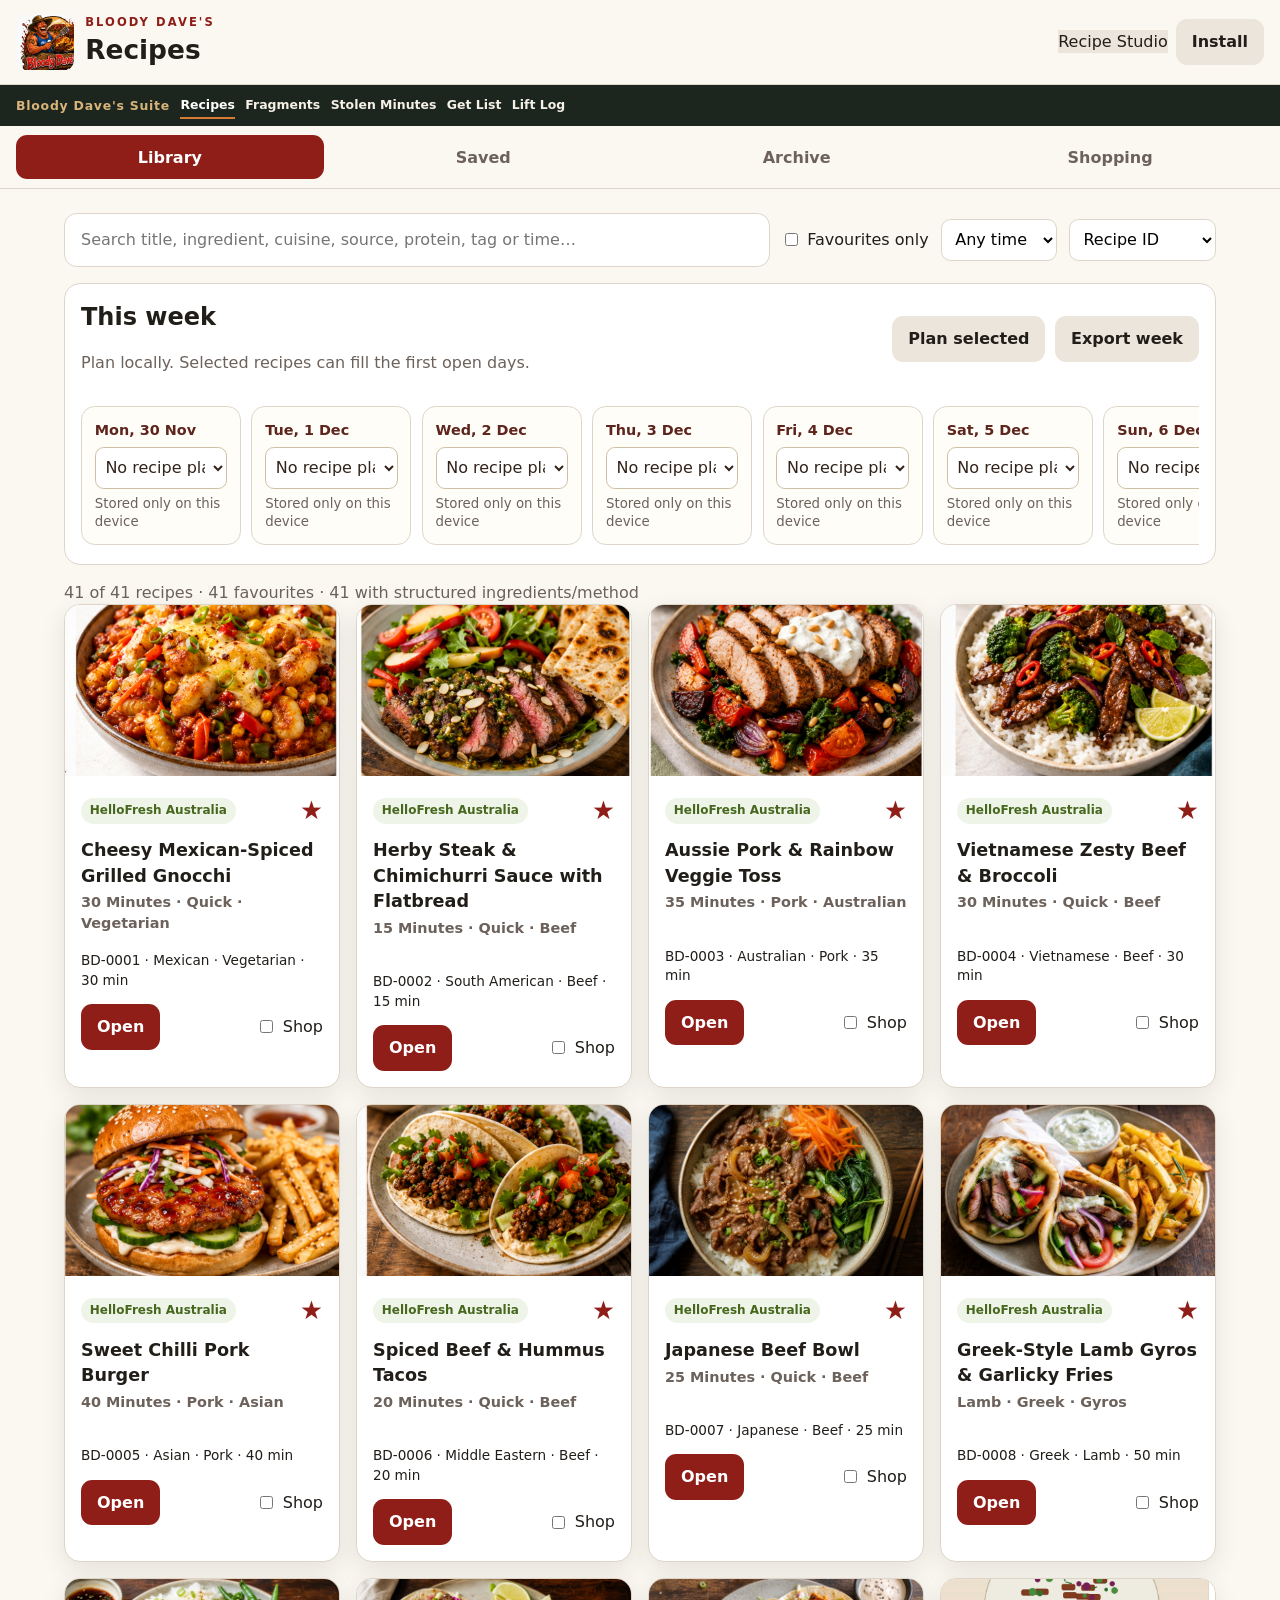
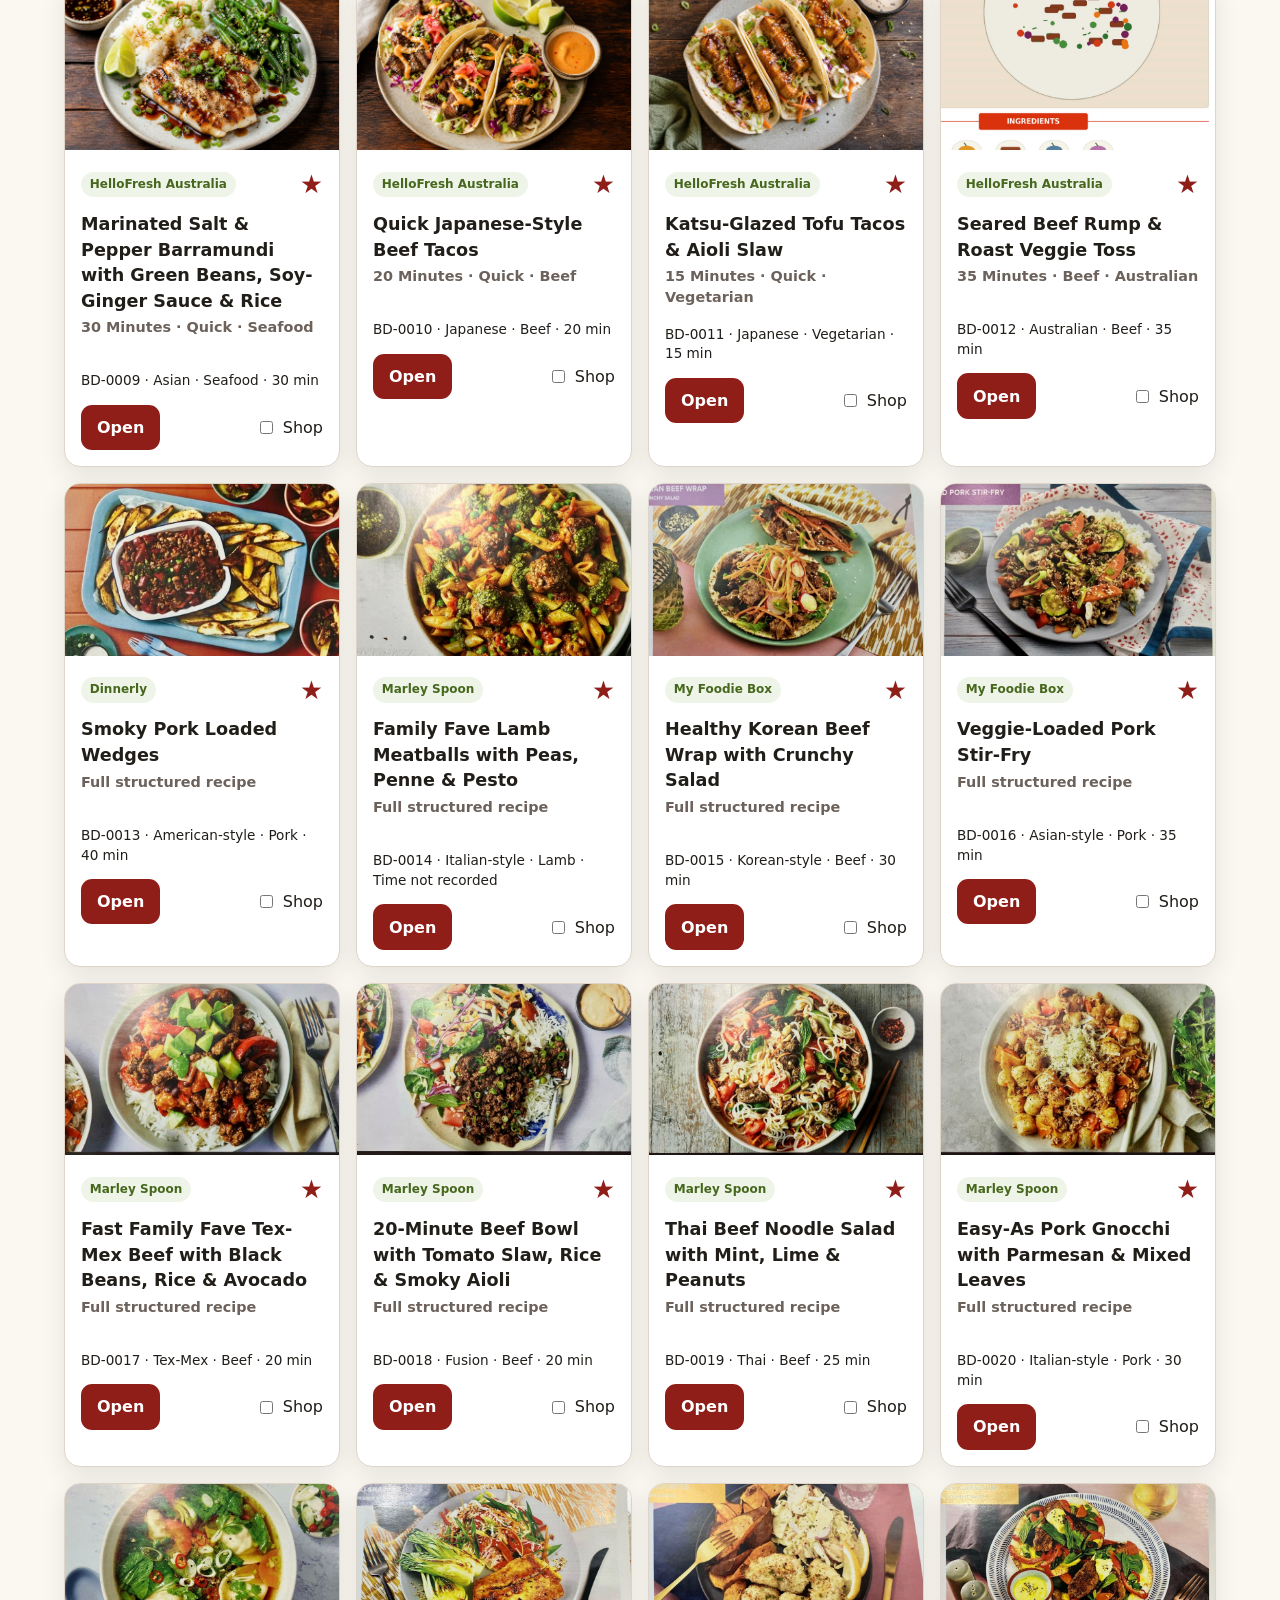
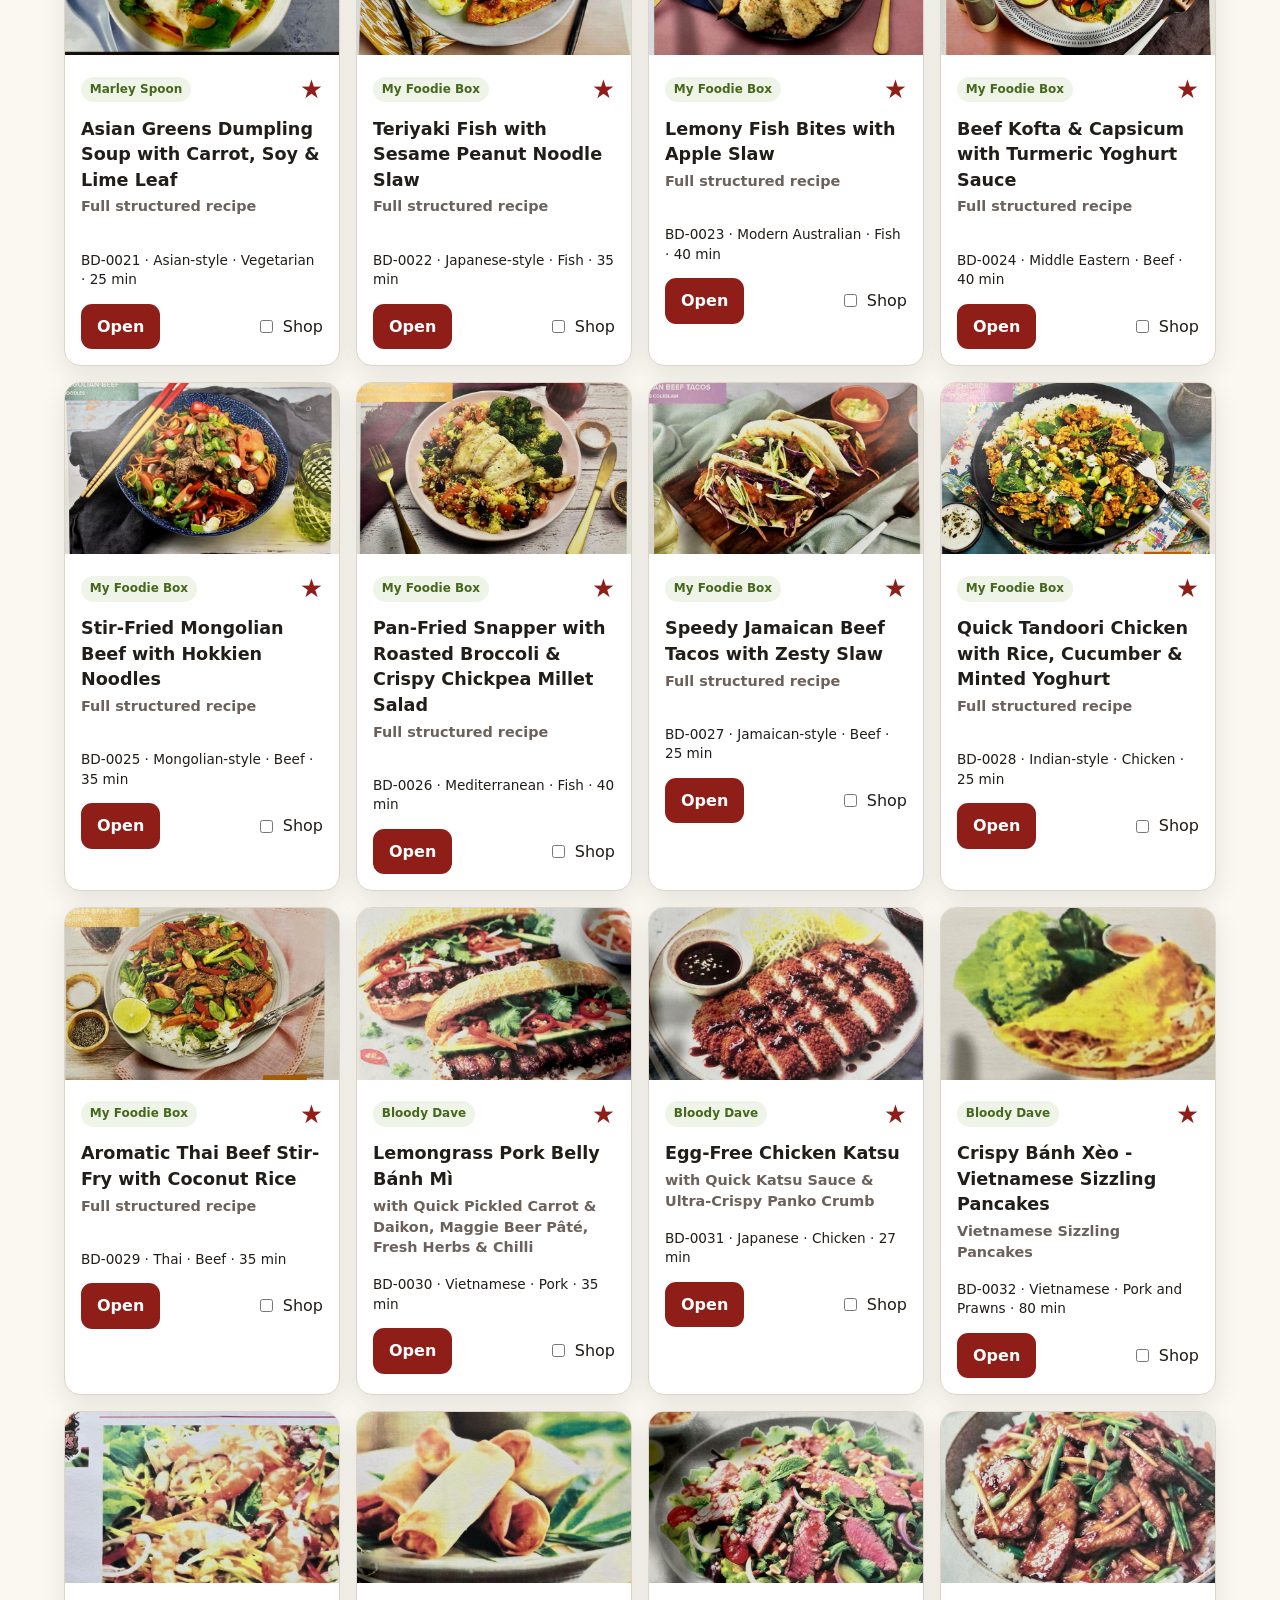
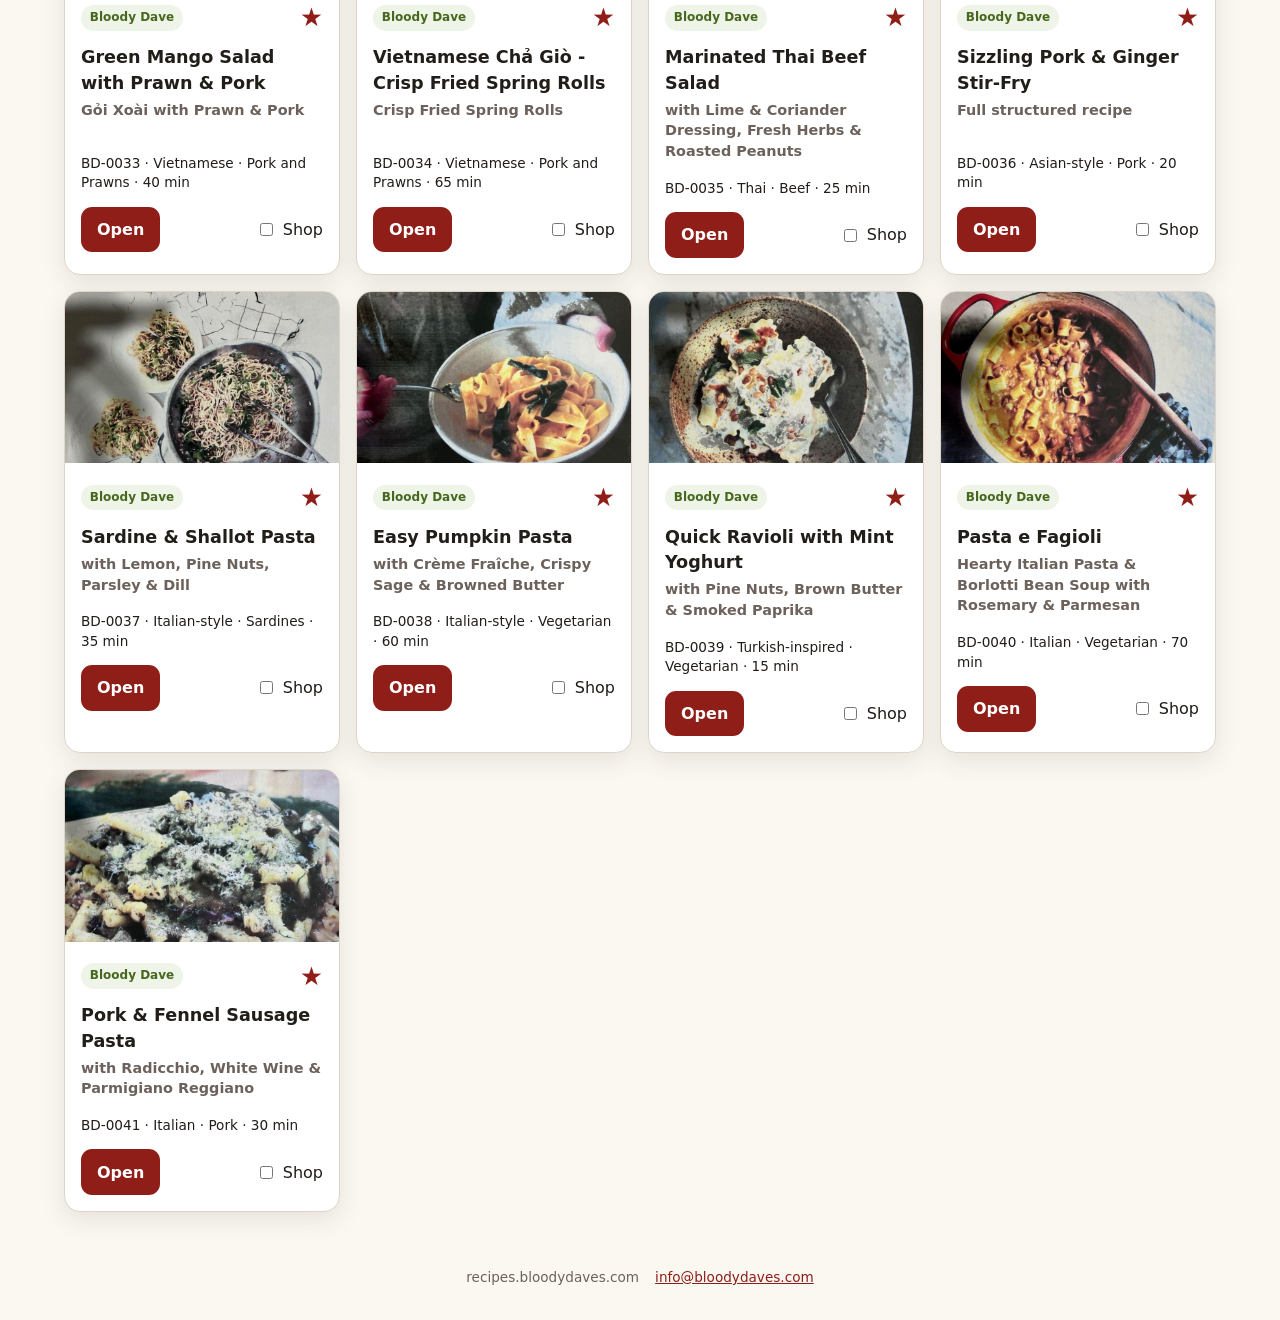
==== commit be515cc6: "Add Recipe Studio URL-to-library publication pipeline Port the bloody-recipes Recipe Studio implemen" ====
--- a/index.html
+++ b/index.html
@@ -11,7 +11,7 @@
   <link rel="manifest" href="manifest.webmanifest">
   <link rel="icon" href="assets/icons/icon-192.png" type="image/png">
   <link rel="apple-touch-icon" href="assets/icons/icon-192.png">
-  <link rel="stylesheet" href="styles.css?v=recipes-11">
+  <link rel="stylesheet" href="styles.css?v=recipes-10">
   <title>Bloody Dave's Recipes</title>
 </head>
 <body>
@@ -24,7 +24,10 @@
       <h1>Recipes</h1>
     </div>
   </div>
-  <button id="installBtn" class="secondary">Install</button>
+  <div class="header-actions">
+    <a id="studioLink" class="secondary studio-link" href="https://studio.recipes.bloodydaves.com" target="_blank" rel="noopener noreferrer">Recipe Studio</a>
+    <button id="installBtn" class="secondary">Install</button>
+  </div>
 </header>
 <nav class="suite-directory" aria-label="Bloody Dave's Suite"><span>Bloody Dave's Suite</span><a class="current" href="#">Recipes</a><a href="https://fragments.hope-johnstone.com">Fragments</a><a href="https://timer.bloodydaves.com">Stolen Minutes</a><a href="https://list.bloodydaves.com">Get List</a><a href="https://lift.bloodydaves.com">Lift Log</a></nav>
   <nav id="mainTabs" class="tabs" aria-label="Main sections">
@@ -67,8 +70,8 @@
     </div>
     <div id="archiveStatus" class="status" aria-live="polite"></div>
     <div id="archiveActions" class="panel archive-actions hidden">
-      <div><strong><span id="archiveSelectionCount">0</span> selected for promotion</strong><br><small>Promotions are stored on this device and exported for permanent addition to recipes.json.</small></div>
-      <div class="button-row"><button id="promoteSelected">Promote selected</button><button id="clearArchiveSelection" class="secondary">Clear</button></div>
+      <div><strong><span id="archiveSelectionCount">0</span> selected</strong><br><small>Archive promotion export remains available for legacy offline archives. Permanent new recipes should be published through <a href="https://studio.recipes.bloodydaves.com" target="_blank" rel="noopener noreferrer">Recipe Studio</a>.</small></div>
+      <div class="button-row"><button id="promoteSelected">Export promotion JSON</button><button id="clearArchiveSelection" class="secondary">Clear</button></div>
     </div>
     <div id="archiveGrid" class="recipe-grid"></div>
   </section>
@@ -134,6 +137,6 @@
     </div>
   </article>
 </template>
-<script type="module" src="app.js?v=recipes-11"></script>
+<script type="module" src="app.js?v=recipes-9"></script>
 </body>
 </html>
--- a/styles.css
+++ b/styles.css
@@ -4,6 +4,9 @@
   --ink:#211d19;--muted:#6c625b;--paper:#fbf8f2;--line:#ded5c8;--white:#fff;
   --warn:#fff4d6;--warn-line:#d49b13;--soft:#f2ece4;--shadow:0 8px 24px rgba(42,28,18,.10)
 }
+.header-actions{display:flex;align-items:center;gap:.5rem;flex:0 0 auto}
+.studio-link{display:inline-flex;align-items:center;text-decoration:none;white-space:nowrap}
+@media(max-width:650px){.header-actions{flex-direction:column;align-items:stretch;gap:.35rem}.studio-link,.header-actions #installBtn{padding:.45rem .7rem;font-size:.85rem}}
 *{box-sizing:border-box}
 html{scroll-behavior:smooth}
 body{margin:0;font:16px/1.45 system-ui,-apple-system,BlinkMacSystemFont,"Segoe UI",sans-serif;color:var(--ink);background:var(--paper)}
@@ -32,15 +35,15 @@
 .toolbar-row{display:flex;gap:.75rem;justify-content:flex-end;align-items:center;flex-wrap:wrap}.toolbar-row select{padding:.6rem;border:1px solid var(--line);border-radius:.6rem;background:#fff}.check-label{display:inline-flex;align-items:center;gap:.4rem;white-space:nowrap}
 .warning{padding:.8rem 1rem;margin:0 0 1rem;background:var(--warn);border-left:4px solid var(--warn-line);border-radius:.4rem}
 .recipe-grid{display:grid;grid-template-columns:repeat(auto-fill,minmax(260px,1fr));gap:1rem}.recipe-card{overflow:hidden;border:1px solid var(--line);border-radius:1rem;background:#fff;box-shadow:var(--shadow)}
-.card-open-area,.text-open{display:block;width:100%;padding:0;background:transparent;color:inherit;text-align:left;border-radius:0}.card-image-wrap{position:relative;aspect-ratio:16/10;background:linear-gradient(135deg,#f3e4d8,#e8d5c2);overflow:hidden}.card-image{display:block;width:100%;height:100%;object-fit:cover;object-position:var(--hero-focal,50% 50%)}.card-placeholder{position:absolute;inset:0;z-index:1;display:flex;flex-direction:column;align-items:center;justify-content:center;padding:1.1rem;text-align:center;background:radial-gradient(circle at 65% 25%,rgba(255,255,255,.8),transparent 35%),linear-gradient(135deg,#f3e4d8,#dfc5ad)}.placeholder-mark{display:grid;place-items:center;width:4.2rem;height:4.2rem;border-radius:50%;background:var(--red);color:#fff;font-size:1.7rem;box-shadow:0 5px 14px rgba(0,0,0,.14)}.placeholder-protein{margin-bottom:.6rem;color:var(--red);font-size:.78rem;font-weight:900;letter-spacing:.12em;text-transform:uppercase}
+.card-open-area,.text-open{display:block;width:100%;padding:0;background:transparent;color:inherit;text-align:left;border-radius:0}.card-image-wrap{position:relative;aspect-ratio:16/10;background:linear-gradient(135deg,#f3e4d8,#e8d5c2);overflow:hidden}.card-image{width:100%;height:100%;object-fit:cover}.card-placeholder{position:absolute;inset:0;display:flex;flex-direction:column;align-items:center;justify-content:center;padding:1.1rem;text-align:center;background:radial-gradient(circle at 65% 25%,rgba(255,255,255,.8),transparent 35%),linear-gradient(135deg,#f3e4d8,#dfc5ad)}.placeholder-mark{display:grid;place-items:center;width:4.2rem;height:4.2rem;border-radius:50%;background:var(--red);color:#fff;font-size:1.7rem;box-shadow:0 5px 14px rgba(0,0,0,.14)}.placeholder-protein{margin-bottom:.6rem;color:var(--red);font-size:.78rem;font-weight:900;letter-spacing:.12em;text-transform:uppercase}
 .card-body{padding:1rem}.card-topline{display:flex;justify-content:space-between;align-items:center;gap:.5rem}.pill{display:inline-block;max-width:80%;overflow:hidden;text-overflow:ellipsis;white-space:nowrap;padding:.25rem .55rem;border-radius:999px;background:#eef4e7;color:var(--green-dark);font-size:.75rem;font-weight:800}.favourite{background:transparent;color:var(--red);padding:0;font-size:1.6rem}.favourite.on{color:var(--red)}.title{font-size:1.1rem;margin:.55rem 0 .2rem}.subtitle{color:var(--muted);font-size:.9rem;min-height:2.6em;margin:.2rem 0}.meta{font-size:.85rem}.card-actions{display:flex;justify-content:space-between;align-items:center;margin-top:.8rem}
 .panel{background:#fff;border:1px solid var(--line);border-radius:1rem;padding:1rem}.panel-heading{display:flex;justify-content:space-between;gap:1rem;align-items:flex-start}.panel-heading h2{margin:0}.shopping-actions,.button-row{display:flex;gap:.6rem;flex-wrap:wrap;margin-top:1rem}.shopping-columns{display:grid;gap:1rem;margin-top:1rem}.shopping-columns section{background:#fff;border:1px solid var(--line);border-radius:1rem;padding:1rem}.shopping-item{display:grid;grid-template-columns:1fr auto;gap:.65rem;align-items:start;padding:.65rem 0;border-bottom:1px solid #eee}.shopping-item:last-child{border-bottom:0}.shopping-item-main b{display:block}.status-toggle{display:inline-flex;border:1px solid var(--line);border-radius:.55rem;overflow:hidden}.status-toggle button{min-width:3.8rem;padding:.4rem .55rem;border-radius:0;background:#f4efe9;color:var(--muted);font-size:.78rem}.status-toggle button.active.need{background:var(--red);color:#fff}.status-toggle button.active.have{background:var(--green);color:#fff}.pantry-tag{display:inline-block;margin-left:.35rem;padding:.08rem .35rem;border-radius:999px;background:#f7e6b7;color:#6b4d00;font-size:.7rem;font-weight:800}.selected-chip{display:inline-flex;gap:.35rem;margin:.25rem;padding:.35rem .6rem;border-radius:999px;background:var(--soft)}
 .archive-actions{display:flex;justify-content:space-between;align-items:center;gap:1rem;margin-bottom:1rem}.archive-actions .button-row{margin-top:0}
-.detail-view{padding-top:0}.detail-view article{overflow:hidden;background:#fff;border:1px solid var(--line);border-radius:1rem;box-shadow:var(--shadow)}.detail-hero{display:block;width:100%;max-height:470px;aspect-ratio:16/10;object-fit:cover;object-position:var(--hero-focal,50% 50%);background:#eee}.detail-hero-placeholder{display:flex;align-items:center;justify-content:center;min-height:240px;padding:2rem;background:radial-gradient(circle at 65% 25%,rgba(255,255,255,.8),transparent 35%),linear-gradient(135deg,#f3e4d8,#dfc5ad);text-align:center}.detail-hero-placeholder span{display:block;color:var(--red);font-weight:900;letter-spacing:.12em;text-transform:uppercase}.detail-hero-placeholder strong{display:block;margin-top:.5rem;font-size:clamp(1.5rem,5vw,3rem)}.detail-body{padding:1.2rem}.detail-title-row{display:flex;gap:1rem;align-items:flex-start;justify-content:space-between}.detail-title-row h2{font-size:clamp(1.6rem,4vw,2.5rem);margin:.5rem 0 .25rem}.detail-favourite{white-space:nowrap;background:var(--soft);color:var(--red)}.detail-meta{display:flex;gap:.6rem;flex-wrap:wrap;margin:1rem 0}.detail-meta>*{padding:.4rem .6rem;background:#f7f3ed;border-radius:.45rem}.tag-row{display:flex;gap:.4rem;flex-wrap:wrap;margin:.7rem 0}.tag{padding:.2rem .45rem;border-radius:999px;background:#f3eee7;color:var(--muted);font-size:.75rem}.detail-grid{display:grid;gap:1.5rem}.ingredient-columns{display:grid;gap:1rem}.ingredients{padding-left:1.25rem}.ingredients li{margin-bottom:.45rem}.ingredients li span{font-weight:700}.method li{margin-bottom:.9rem}.archive-note,.data-note{padding:.8rem;background:#fff6df;border-left:4px solid #e2a536;margin:1rem 0}.markdown-reference{border-top:1px solid var(--line);margin-top:1.5rem;padding-top:1rem}.markdown-reference code{background:#f1ece5;padding:.1rem .3rem;border-radius:.25rem}.markdown-reference h2,.markdown-reference h3,.markdown-reference h4,.markdown-reference h5{margin-top:1.25rem}.markdown-reference p{overflow-wrap:anywhere}.source-image-reference{padding:.65rem .8rem;background:#f7f3ed;border-left:3px solid var(--line)}.empty{color:var(--muted);font-style:italic}a{color:var(--red)}
+.detail-view{padding-top:0}.detail-view article{overflow:hidden;background:#fff;border:1px solid var(--line);border-radius:1rem;box-shadow:var(--shadow)}.detail-hero{width:100%;max-height:470px;aspect-ratio:16/8;object-fit:cover;background:#eee}.detail-hero-placeholder{display:flex;align-items:center;justify-content:center;min-height:240px;padding:2rem;background:radial-gradient(circle at 65% 25%,rgba(255,255,255,.8),transparent 35%),linear-gradient(135deg,#f3e4d8,#dfc5ad);text-align:center}.detail-hero-placeholder span{display:block;color:var(--red);font-weight:900;letter-spacing:.12em;text-transform:uppercase}.detail-hero-placeholder strong{display:block;margin-top:.5rem;font-size:clamp(1.5rem,5vw,3rem)}.detail-body{padding:1.2rem}.detail-title-row{display:flex;gap:1rem;align-items:flex-start;justify-content:space-between}.detail-title-row h2{font-size:clamp(1.6rem,4vw,2.5rem);margin:.5rem 0 .25rem}.detail-favourite{white-space:nowrap;background:var(--soft);color:var(--red)}.detail-meta{display:flex;gap:.6rem;flex-wrap:wrap;margin:1rem 0}.detail-meta>*{padding:.4rem .6rem;background:#f7f3ed;border-radius:.45rem}.tag-row{display:flex;gap:.4rem;flex-wrap:wrap;margin:.7rem 0}.tag{padding:.2rem .45rem;border-radius:999px;background:#f3eee7;color:var(--muted);font-size:.75rem}.detail-grid{display:grid;gap:1.5rem}.ingredient-columns{display:grid;gap:1rem}.ingredients{padding-left:1.25rem}.ingredients li{margin-bottom:.45rem}.ingredients li span{font-weight:700}.method li{margin-bottom:.9rem}.archive-note,.data-note{padding:.8rem;background:#fff6df;border-left:4px solid #e2a536;margin:1rem 0}.markdown-reference{border-top:1px solid var(--line);margin-top:1.5rem;padding-top:1rem}.markdown-reference code{background:#f1ece5;padding:.1rem .3rem;border-radius:.25rem}.markdown-reference h2,.markdown-reference h3,.markdown-reference h4,.markdown-reference h5{margin-top:1.25rem}.markdown-reference p{overflow-wrap:anywhere}.source-image-reference{padding:.65rem .8rem;background:#f7f3ed;border-left:3px solid var(--line)}.empty{color:var(--muted);font-style:italic}a{color:var(--red)}
 .app-footer{display:flex;justify-content:center;gap:1rem;flex-wrap:wrap;padding:2rem 1rem calc(2rem + env(safe-area-inset-bottom));color:var(--muted);font-size:.85rem}.app-footer a{color:var(--red)}
 dialog{width:min(560px,calc(100% - 2rem));border:0;border-radius:1rem;box-shadow:0 24px 80px rgba(0,0,0,.28);padding:0}dialog::backdrop{background:rgba(25,18,13,.55)}dialog form{padding:1.25rem}.dialog-heading{display:flex;justify-content:space-between;align-items:start}.dialog-heading h2{margin-top:0}
 @media(min-width:760px){.shopping-columns{grid-template-columns:repeat(3,1fr)}.view{padding:1.5rem}.toolbar{grid-template-columns:1fr auto;align-items:center}.detail-grid{grid-template-columns:minmax(260px,.8fr) minmax(380px,1.2fr)}.ingredient-columns{grid-template-columns:1fr 1fr}}
-@media(max-width:650px){.app-header{min-height:68px;padding-top:.45rem;padding-bottom:.45rem}.brand-lockup{gap:.5rem}.brand-logo{width:50px;height:50px}.brand-block h1{font-size:1.35rem}.brand-block .eyebrow{font-size:.62rem;letter-spacing:.14em}.tabs{top:68px}.panel-heading,.detail-title-row,.archive-actions{align-items:stretch;flex-direction:column}.detail-favourite{align-self:flex-start}.shopping-actions{flex-direction:column}.subtitle{min-height:0}.toolbar-row{justify-content:stretch}.toolbar-row select{flex:1;min-width:130px}.archive-actions .button-row{margin-top:.5rem}.shopping-item{grid-template-columns:1fr}.status-toggle{justify-self:start}.detail-hero{max-height:280px}}
+@media(max-width:650px){.app-header{min-height:68px;padding-top:.45rem;padding-bottom:.45rem}.brand-lockup{gap:.5rem}.brand-logo{width:50px;height:50px}.brand-block h1{font-size:1.35rem}.brand-block .eyebrow{font-size:.62rem;letter-spacing:.14em}.tabs{top:68px}.panel-heading,.detail-title-row,.archive-actions{align-items:stretch;flex-direction:column}.detail-favourite{align-self:flex-start}.shopping-actions{flex-direction:column}.subtitle{min-height:0}.toolbar-row{justify-content:stretch}.toolbar-row select{flex:1;min-width:130px}.archive-actions .button-row{margin-top:.5rem}.shopping-item{grid-template-columns:1fr}.status-toggle{justify-self:start}}
 @media print{
   .app-header,.tabs,.toolbar,.shopping-actions,#selectedRecipes,#dataWarning,.app-footer,.shopping-columns section:nth-child(2),.shopping-columns section:nth-child(3){display:none!important}
   body{background:#fff}.view{display:none!important}#shoppingView{display:block!important}.shopping-columns{display:block}.shopping-columns section{border:0;padding:0}.panel{border:0;padding:0}.panel-heading button,.panel-heading p{display:none}.shopping-item{display:block;font-size:12pt}.status-toggle,.shopping-item small{display:none}.pantry-tag{border:1px solid #999;background:#fff;color:#000}
